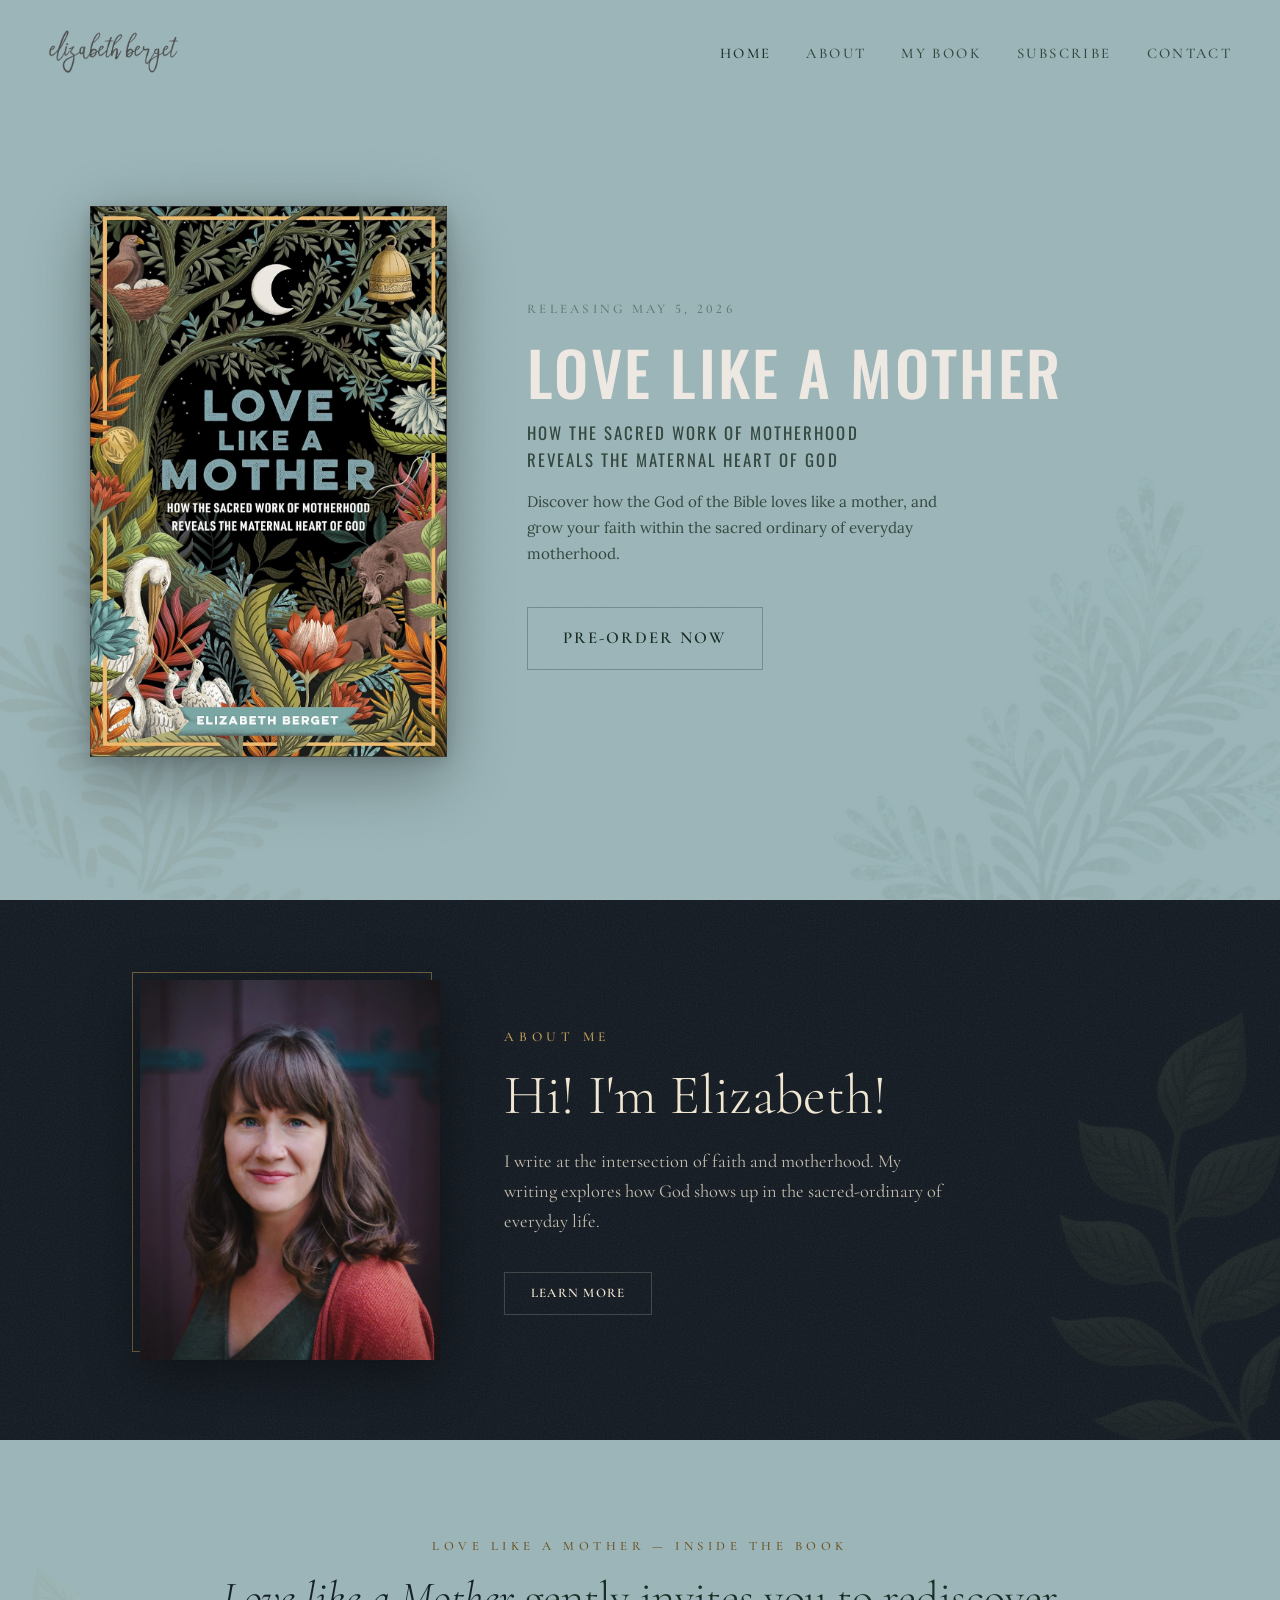
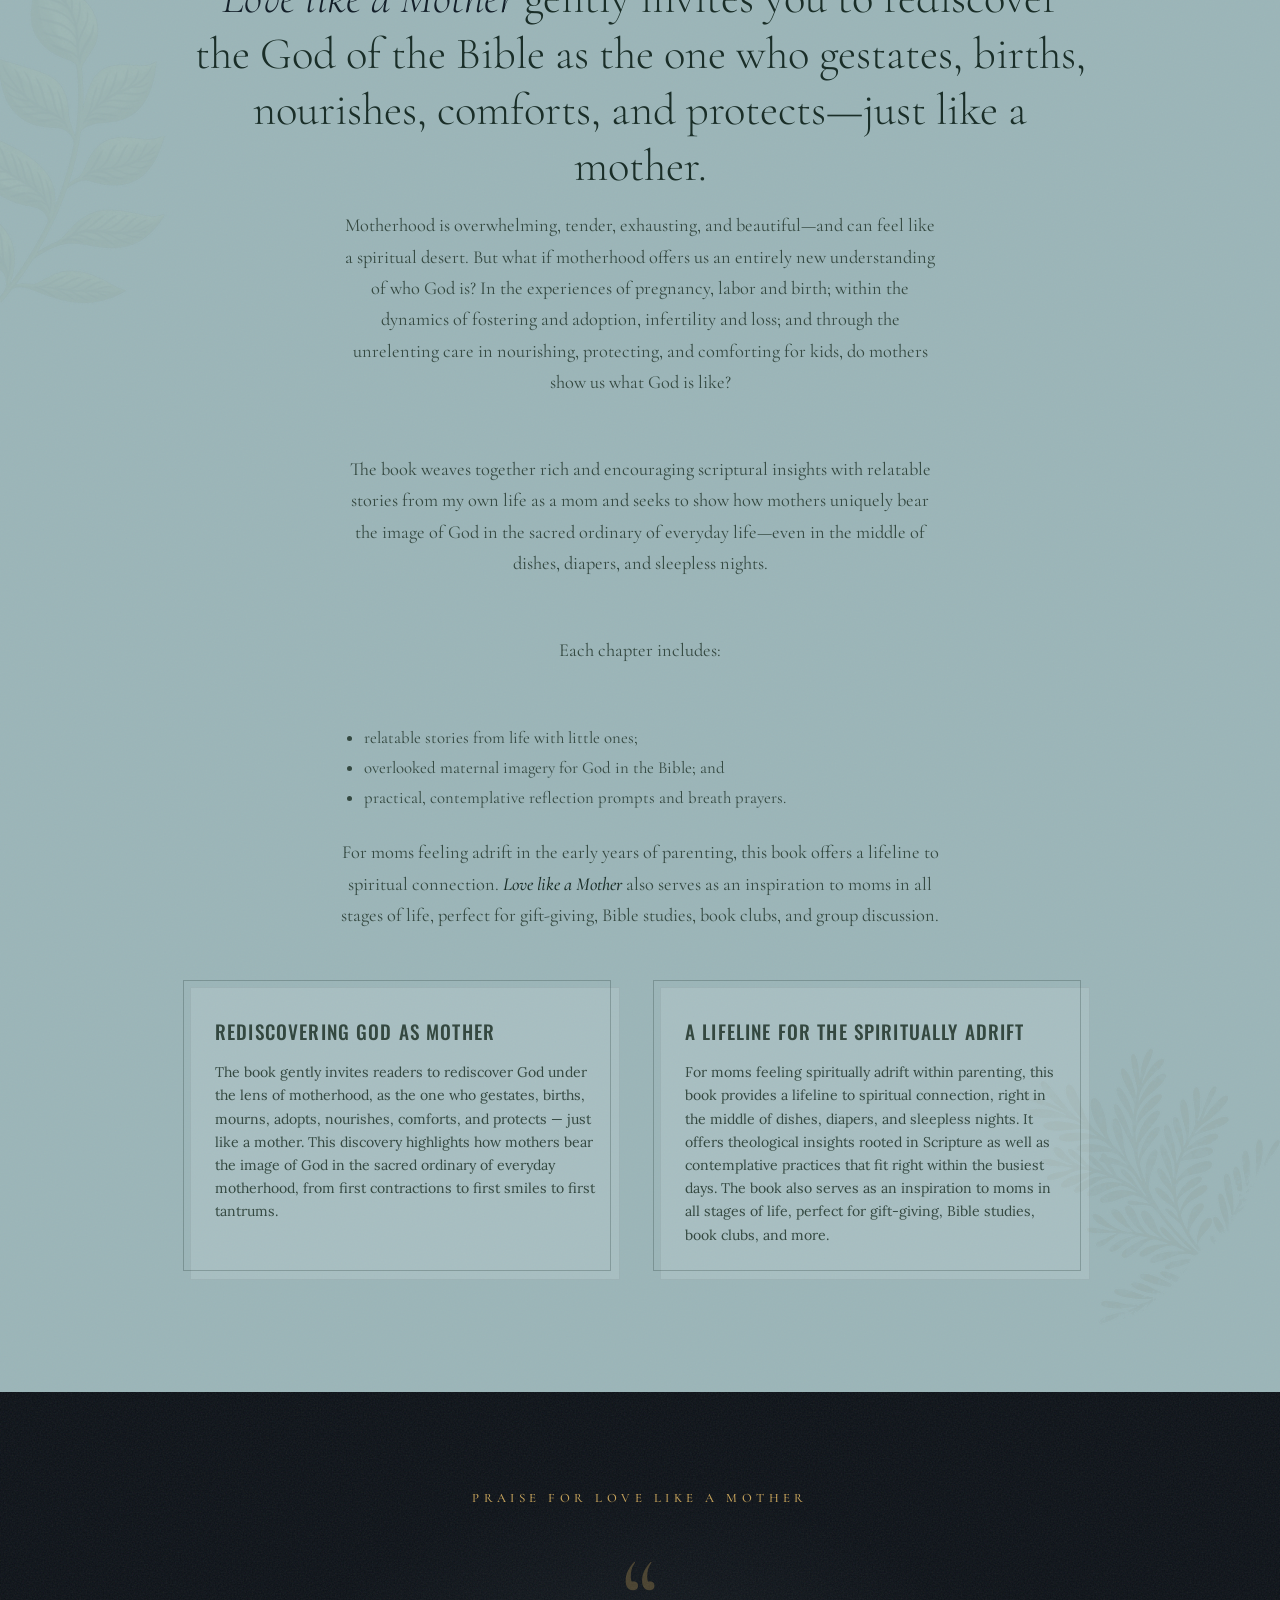
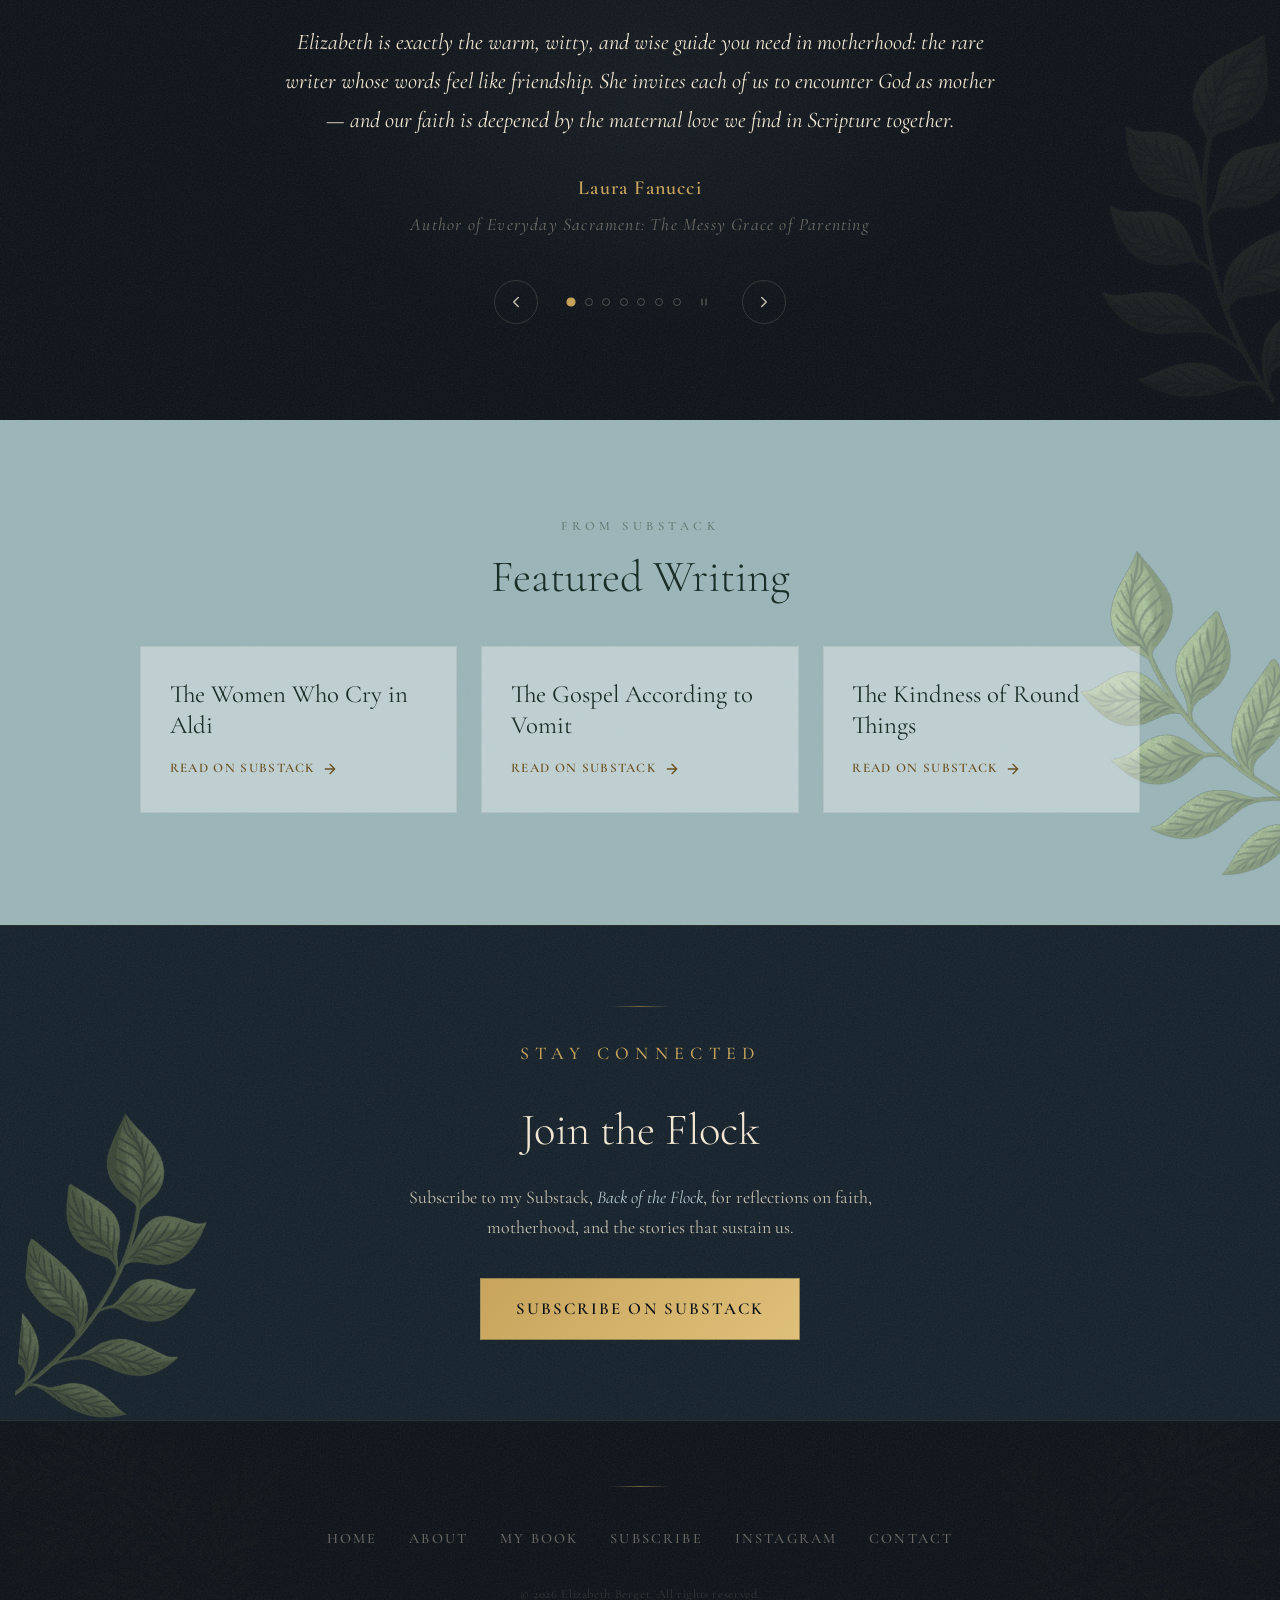
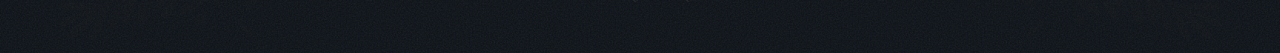
==== index.html @ 7a522098 "Fix pre-order anchor scroll on smaller screens, remove Press Kit from footers Co-Authored-By: Claude" ====
<!DOCTYPE html>
<html lang="en">
<head>
<meta charset="UTF-8">
<meta name="viewport" content="width=device-width, initial-scale=1.0">
<title>Elizabeth Berget — Author</title>
<meta name="description" content="Elizabeth Berget is a Christian writer exploring maternal imagery for God in the Bible. Her debut book Love Like a Mother releases May 5, 2026.">

<link href="https://fonts.googleapis.com/css2?family=Cormorant+Garamond:ital,wght@0,300;0,400;0,500;0,600;0,700;1,300;1,400;1,500;1,600&family=Lora:ital,wght@0,400;0,500;0,600;1,400;1,500&family=Oswald:wght@300;400;500;600&display=swap" rel="stylesheet">

<style>
  /* ===== ENCHANTED NIGHT GARDEN ===== */
  :root {
    --midnight: #0C1117;
    --midnight-warm: #111820;
    --midnight-blue: #14202A;
    --blue-mist: #9BB5B8;
    --blue-pale: #B5C9CB;
    --blue-cloud: #C2D1D3;
    --blue-deep: #7A9EA2;
    --blue-faint: rgba(155,181,184,0.10);
    --cream: #F0E6D2;
    --cream-soft: rgba(240,230,210,0.80);
    --cream-faint: rgba(240,230,210,0.40);
    --gold: #C8A45C;
    --gold-light: #DFC07A;
    --gold-dim: rgba(200,164,92,0.50);
    --gold-faint: rgba(200,164,92,0.12);
    --sage: #6A8E6B;
    --sage-soft: rgba(106,142,107,0.5);
    --olive: #4A6A3E;
    --coral: #C75B3F;
    --ink: #1A2E28;
    --ink-soft: #344840;
    --ink-faint: #607870;
    --gold-dark: #6B5020;
  }

  * { margin: 0; padding: 0; box-sizing: border-box; }
  html { scroll-behavior: smooth; overflow-x: hidden; }

  body {
    font-family: 'Lora', Georgia, serif;
    background: var(--midnight);
    color: var(--cream);
    line-height: 1.7;
    overflow-x: hidden;
  }

  body::before {
    content: '';
    position: fixed;
    inset: 0;
    z-index: 1;
    pointer-events: none;
    opacity: 0.025;
    background-image: url("data:image/svg+xml,%3Csvg viewBox='0 0 256 256' xmlns='http://www.w3.org/2000/svg'%3E%3Cfilter id='noise'%3E%3CfeTurbulence type='fractalNoise' baseFrequency='0.85' numOctaves='4' stitchTiles='stitch'/%3E%3C/filter%3E%3Crect width='100%25' height='100%25' filter='url(%23noise)' opacity='1'/%3E%3C/svg%3E");
    background-size: 256px 256px;
  }


  /* ===== FIREFLY CANVAS ===== */
  #fireflies {
    position: fixed;
    top: 0; left: 0;
    width: 100%; height: 100%;
    z-index: 0;
    pointer-events: none;
  }

  /* ===== ART SYSTEM ===== */
  .art { position: absolute; pointer-events: none; z-index: 1; }
  .art img { display: block; width: 100%; height: auto; }
  .art-leaf {
    position: absolute;
    pointer-events: none;
    z-index: 1;
    width: 220px;
    opacity: 0.12;
  }
  .art-leaf img { display: block; width: 100%; height: auto; }


  /* ===== NAVIGATION ===== */
  nav {
    position: fixed;
    top: 0; width: 100%; z-index: 100;
    padding: 1.6rem 3rem;
    display: flex; justify-content: flex-end; align-items: center; gap: 2.2rem;
    transition: all 0.5s ease;
  }
  /* Hero is light (blue-mist), so nav starts dark */
  nav a {
    font-family: 'Cormorant Garamond', serif;
    font-size: 0.92rem; font-weight: 500;
    letter-spacing: 0.16em; text-transform: uppercase;
    color: var(--ink-soft);
    text-decoration: none;
    transition: color 0.3s ease;
  }
  nav a:hover, nav a.active { color: var(--ink); }
  .nav-toggle { display: none; }
  .nav-toggle span { background: var(--ink); }
  .nav-logo { margin-right: auto; }
  .nav-logo img { height: 48px; width: auto; filter: brightness(0) invert(0.3); }
  nav.scrolled .nav-logo img { filter: brightness(0) invert(0.9); }
  nav.scrolled {
    background: rgba(12,17,23,0.92);
    backdrop-filter: blur(14px);
    -webkit-backdrop-filter: blur(14px);
    border-bottom: 1px solid var(--gold-faint);
  }
  nav.scrolled a { color: var(--cream-soft); }
  nav.scrolled a:hover, nav.scrolled a.active { color: var(--cream); }
  nav.scrolled .nav-toggle span { background: var(--cream); }

  /* ===== MOBILE NAV ===== */
  @media (max-width: 768px) {
    nav {
      flex-direction: column; align-items: stretch; padding: 0;
      background: rgba(12,17,23,0.97) !important;
      backdrop-filter: blur(14px); -webkit-backdrop-filter: blur(14px); gap: 0;
    }
    .nav-logo { position: absolute; left: 1.2rem; top: 12px; }
    .nav-logo img { height: 22px !important; filter: brightness(0) invert(0.9) !important; }
    .nav-toggle {
      display: block !important; position: absolute; right: 1.2rem; top: 10px;
      background: none !important; border: none !important; border-radius: 0 !important;
      -webkit-appearance: none; appearance: none;
      padding: 0.5rem;
    }
    .nav-toggle span {
      display: block; width: 24px; height: 2px;
      background: var(--cream) !important; margin: 5px 0;
    }
    nav a {
      display: none; width: 100%; text-align: center; padding: 0.9rem 1rem;
      font-size: 1rem; letter-spacing: 0.2em;
      color: var(--cream-soft) !important; border-bottom: 1px solid rgba(155,181,184,0.06);
    }
    nav a:hover, nav a.active { color: var(--cream) !important; }
    nav.open a { display: block; }
    nav.open .nav-logo { display: block; position: absolute; left: 1.2rem; top: 12px; width: auto; text-align: left; border-bottom: none; padding: 0; }
    nav a:last-of-type { border-bottom: none; }
    nav::before { content: ''; display: block; height: 53px; }
  }

  /* ===== GOLD DIVIDER ===== */
  .gold-rule {
    width: 60px; height: 1px;
    background: linear-gradient(90deg, transparent, var(--gold-dim), transparent);
    margin: 0 auto;
  }


  /* ===== BUTTONS ===== */
  .btn-primary {
    display: inline-flex; align-items: center; gap: 0.6rem;
    font-family: 'Cormorant Garamond', serif;
    font-size: 1.05rem; font-weight: 600;
    letter-spacing: 0.12em; text-transform: uppercase;
    color: var(--ink);
    background: transparent;
    border: 1px solid rgba(26,46,40,0.3);
    padding: 1rem 2.2rem; text-decoration: none;
    cursor: pointer;
    transition: all 0.4s cubic-bezier(0.16, 1, 0.3, 1);
    position: relative; overflow: hidden;
  }
  .btn-primary::before {
    content: '';
    position: absolute;
    bottom: 0; left: 0; right: 0;
    height: 3px;
    background: var(--ink);
    transform: scaleX(0);
    transform-origin: center;
    transition: transform 0.4s cubic-bezier(0.16, 1, 0.3, 1);
  }
  .btn-primary:hover::before { transform: scaleX(1); }
  .btn-primary:hover {
    transform: translateY(-4px);
    border-color: var(--ink);
    box-shadow: 0 12px 30px rgba(0,0,0,0.1);
  }
  .btn-primary span { position: relative; z-index: 1; }

  /* On dark backgrounds */
  .on-dark .btn-primary {
    background: linear-gradient(135deg, var(--gold) 0%, var(--gold-light) 100%);
    color: var(--midnight);
  }
  .on-dark .btn-primary:hover {
    box-shadow: 0 8px 30px rgba(200,164,92,0.25);
  }

  .btn-secondary {
    display: inline-flex; align-items: center;
    font-family: 'Cormorant Garamond', serif;
    font-size: 1.05rem; font-weight: 600;
    letter-spacing: 0.12em; text-transform: uppercase;
    color: var(--ink);
    background: transparent;
    padding: 1rem 2.2rem; text-decoration: none;
    border: 1px solid var(--ink-faint);
    cursor: pointer; transition: all 0.3s ease;
  }
  .btn-secondary:hover {
    border-color: var(--ink);
    color: var(--ink);
    background: rgba(26,46,40,0.05);
  }
  .on-dark .btn-secondary {
    color: var(--cream);
    border-color: rgba(240,230,210,0.2);
  }
  .on-dark .btn-secondary:hover {
    border-color: var(--gold);
    color: var(--gold);
    background: rgba(200,164,92,0.08);
  }


  /* ===== SECTION HELPERS ===== */
  .section-label {
    font-family: 'Cormorant Garamond', serif;
    font-size: 0.8rem; font-weight: 500;
    letter-spacing: 0.35em; text-transform: uppercase;
    color: var(--ink-faint);
    text-align: center; margin-bottom: 0.8rem;
  }
  .section-title {
    font-family: 'Cormorant Garamond', serif;
    font-size: 2.8rem; font-weight: 300;
    text-align: center; color: var(--ink);
    margin-bottom: 3rem; line-height: 1.25;
  }
  .on-dark .section-label { color: var(--gold); }
  .on-dark .section-title { color: var(--cream); }


  /* ========================================
     HERO — Dusty blue, book as jewel
     ======================================== */
  .hero {
    position: relative;
    min-height: 100vh;
    display: flex; align-items: center; justify-content: center;
    padding: 9rem 2rem 5rem;
    z-index: 2;
    overflow: hidden;
    background: var(--blue-mist);
  }

  .hero-inner {
    display: flex; align-items: center; gap: 5rem;
    max-width: 1100px; width: 100%;
    position: relative; z-index: 5;
  }

  .book-cover-wrap {
    flex-shrink: 0;
    opacity: 0;
    animation: bookReveal 1.2s cubic-bezier(0.16, 1, 0.3, 1) 0.2s forwards;
  }
  @keyframes bookReveal {
    from { opacity: 0; transform: translateY(40px) scale(0.96); }
    to { opacity: 1; transform: translateY(0) scale(1); }
  }

  .book-cover {
    width: 357px; height: auto; display: block;
    box-shadow:
      0 4px 15px rgba(0,0,0,0.15),
      0 25px 60px rgba(0,0,0,0.25),
      0 0 60px rgba(12,17,23,0.1);
  }

  .hero-text { flex: 1; position: relative; z-index: 5; }

  .hero-eyebrow {
    font-family: 'Cormorant Garamond', serif;
    font-size: 0.82rem; font-weight: 500;
    letter-spacing: 0.3em; text-transform: uppercase;
    color: var(--gold-dark);
    margin-bottom: 1.2rem;
    opacity: 0; animation: fadeUp 0.8s ease 0.5s forwards;
  }

  .hero-title {
    font-family: 'Oswald', sans-serif;
    font-size: 3.8rem; font-weight: 500;
    line-height: 1.05; color: #eee8e3;
    margin-bottom: 1rem;
    white-space: nowrap;
    text-transform: uppercase;
    letter-spacing: 0.04em;
    opacity: 0; animation: fadeUp 0.8s ease 0.7s forwards;
  }
  .hero-title em {
    font-style: italic;
    color: var(--midnight-blue);
    font-weight: 400;
  }

  .hero-subtitle {
    font-family: 'Oswald', sans-serif;
    font-size: 1.05rem; font-weight: 400;
    color: var(--ink-soft); line-height: 1.6;
    letter-spacing: 0.12em; text-transform: uppercase;
    margin-bottom: 1rem; max-width: 480px;
    opacity: 0; animation: fadeUp 0.8s ease 0.9s forwards;
  }
  .hero-desc {
    font-family: 'Lora', Georgia, serif;
    font-size: 0.95rem; font-weight: 400;
    color: var(--ink-soft); line-height: 1.7;
    margin-bottom: 2.5rem; max-width: 440px;
    opacity: 0; animation: fadeUp 0.8s ease 1.0s forwards;
  }

  .hero-meta {
    display: flex; align-items: center; gap: 1.2rem;
    margin-bottom: 2.5rem;
    opacity: 0; animation: fadeUp 0.8s ease 1.2s forwards;
  }
  .release-badge {
    display: inline-flex; align-items: center; gap: 0.5rem;
    font-family: 'Cormorant Garamond', serif;
    font-size: 0.82rem; font-weight: 500; letter-spacing: 0.25em;
    text-transform: uppercase;
    font-feature-settings: 'lnum';
    color: var(--ink-faint);
    background: none;
    border: none;
    padding: 0;
    margin-bottom: 1.2rem;
    opacity: 0; animation: fadeUp 0.8s ease 0.5s forwards;
  }
  .release-badge svg { width: 14px; height: 14px; fill: var(--ink-faint); }

  .hero-cta {
    display: flex; gap: 1rem;
    opacity: 0; animation: fadeUp 0.8s ease 1.3s forwards;
  }


  /* ========================================
     ELIZABETH — midnight (dark)
     ======================================== */
  .author-section {
    position: relative; z-index: 2;
    overflow: hidden;
    background: var(--midnight-warm);
    padding: 5rem 2rem;
  }

  .author-inner {
    display: flex; align-items: center; gap: 4rem;
    max-width: 1000px; margin: 0 auto;
  }

  .author-photo-side {
    flex: 0 0 300px; position: relative; z-index: 5;
  }
  .author-photo-side img {
    width: 300px; height: 380px;
    object-fit: cover; object-position: center 20%;
    display: block; border: none;
    box-shadow: 0 15px 50px rgba(0,0,0,0.4);
    position: relative; z-index: 2;
  }
  .author-photo-side::after {
    content: '';
    position: absolute;
    top: -8px; left: -8px; right: 8px; bottom: 8px;
    border: 1px solid rgba(200,164,92,0.5);
    z-index: 1; pointer-events: none;
  }

  .author-text-side {
    flex: 1; display: flex; flex-direction: column; justify-content: center;
    position: relative; z-index: 5;
  }

  .author-name {
    font-family: 'Cormorant Garamond', serif;
    font-size: 0.85rem; font-weight: 500;
    letter-spacing: 0.35em; text-transform: uppercase;
    color: var(--gold);
    margin-bottom: 1rem;
  }
  .author-title {
    font-family: 'Cormorant Garamond', serif;
    font-size: 3.5rem; font-weight: 300;
    line-height: 1.12; color: var(--cream);
    margin-bottom: 1.2rem;
  }
  .author-title em { font-style: italic; color: var(--blue-mist); font-weight: 400; }

  .author-tagline {
    font-family: 'Cormorant Garamond', serif;
    font-size: 1.15rem; font-weight: 400;
    color: var(--cream-soft);
    line-height: 1.65; margin-bottom: 2.2rem; max-width: 440px;
  }


  /* ========================================
     INSIDE THE BOOK — blue mist (light)
     ======================================== */
  .book-themes {
    position: relative; z-index: 2;
    padding: 6rem 2rem 7rem;
    overflow: hidden;
    background: var(--blue-mist);
  }

  .book-themes-inner {
    max-width: 900px; margin: 0 auto;
    position: relative; z-index: 5;
  }

  .book-themes .section-label { color: var(--gold-dark); }
  .book-themes .section-title { color: var(--ink); }

  .themes-intro {
    font-family: 'Cormorant Garamond', serif;
    font-size: 1.15rem; font-weight: 400;
    color: var(--ink-soft);
    line-height: 1.7; text-align: center;
    max-width: 600px; margin: 0 auto 3.5rem;
  }
  .themes-intro em { color: var(--ink); font-weight: 500; }

  .themes-grid {
    display: grid;
    grid-template-columns: repeat(2, 1fr);
    gap: 2.5rem;
    max-width: 900px;
    margin: 0 auto;
  }

  .theme-item {
    padding: 2rem 1.5rem; text-align: left;
    border: 1px solid rgba(26,46,40,0.08);
    background: rgba(255,255,255,0.12);
    transition: all 0.4s ease;
    position: relative;
  }
  .theme-item::after {
    content: '';
    position: absolute;
    top: -8px; left: -8px; right: 8px; bottom: 8px;
    border: 1px solid rgba(26,46,40,0.25);
    pointer-events: none;
    z-index: -1;
  }
  .theme-item:hover {
    border-color: rgba(200,164,92,0.25);
    background: rgba(255,255,255,0.18);
  }

  .theme-number {
    font-family: 'Cormorant Garamond', serif;
    font-size: 0.72rem; font-weight: 500;
    letter-spacing: 0.25em;
    color: var(--gold-dark);
    display: block; margin-bottom: 1.2rem;
  }

  .theme-title {
    font-family: 'Oswald', sans-serif;
    font-size: 1.2rem; font-weight: 500;
    color: var(--ink-soft);
    line-height: 1.3; margin-bottom: 1rem;
    text-transform: uppercase;
    letter-spacing: 0.06em;
  }

  .theme-desc {
    font-size: 0.88rem;
    color: var(--ink-soft);
    line-height: 1.65;
  }


  /* ========================================
     ENDORSEMENT SLIDER — midnight (dark)
     ======================================== */
  .endorsement {
    position: relative; z-index: 2;
    padding: 6rem 2rem; text-align: center;
    overflow: hidden;
    background: var(--midnight);
  }

  .endorsement::before {
    content: '';
    position: absolute;
    top: 50%; left: 50%;
    transform: translate(-50%, -50%);
    width: 700px; height: 450px;
    background: radial-gradient(ellipse at center, rgba(155,181,184,0.06) 0%, transparent 70%);
    pointer-events: none;
  }

  .endorsement-slider {
    max-width: 720px; margin: 0 auto;
    position: relative; z-index: 5;
  }

  .endorsement-track { position: relative; min-height: 280px; }

  .endorsement-slide {
    position: absolute; top: 0; left: 0; right: 0;
    opacity: 0; transform: translateY(12px);
    transition: opacity 0.7s ease, transform 0.7s ease;
    pointer-events: none;
  }
  .endorsement-slide.active {
    opacity: 1; transform: translateY(0);
    pointer-events: auto; position: relative;
  }

  .quote-mark {
    font-family: 'Cormorant Garamond', serif;
    font-size: 7rem; line-height: 1;
    color: var(--gold); opacity: 0.3;
    display: block; margin-bottom: -2rem;
  }
  .endorsement blockquote {
    font-family: 'Cormorant Garamond', serif;
    font-size: 1.4rem; font-weight: 400;
    font-style: italic; line-height: 1.75;
    color: var(--cream);
  }
  .endorsement cite {
    display: block;
    font-family: 'Cormorant Garamond', serif;
    font-size: 1.25rem; font-weight: 600;
    font-style: normal; letter-spacing: 0.06em;
    color: var(--gold); margin-top: 2rem;
  }
  .endorsement cite em {
    display: block; font-style: italic;
    color: var(--cream-faint);
    font-weight: 400; font-size: 1.1rem; margin-top: 0.3rem;
  }

  .slider-controls {
    display: flex; align-items: center; justify-content: center;
    gap: 1.8rem; margin-top: 2.5rem;
  }
  .slider-arrow {
    background: none;
    border: 1px solid rgba(240,230,210,0.15);
    width: 44px; height: 44px;
    display: flex; align-items: center; justify-content: center;
    cursor: pointer; transition: all 0.3s ease; border-radius: 50%;
  }
  .slider-arrow:hover {
    border-color: var(--gold);
    background: rgba(200,164,92,0.06);
  }
  .slider-arrow svg {
    width: 18px; height: 18px;
    stroke: var(--cream-soft);
    transition: stroke 0.3s ease;
  }
  .slider-arrow:hover svg { stroke: var(--gold); }

  .slider-dots { display: flex; gap: 0.6rem; align-items: center; }
  .slider-dot {
    width: 8px; height: 8px; border-radius: 50%;
    border: 1px solid rgba(240,230,210,0.25);
    background: transparent; cursor: pointer;
    transition: all 0.3s ease; padding: 0;
  }
  .slider-dot.active {
    background: var(--gold);
    border-color: var(--gold);
    transform: scale(1.15);
  }
  .slider-dot:hover:not(.active) {
    border-color: var(--cream-soft);
    background: rgba(240,230,210,0.15);
  }
  .slider-pause {
    width: 18px; height: 18px;
    background: none; border: none; cursor: pointer;
    color: rgba(240,230,210,0.2);
    padding: 0; margin-left: 0.3rem;
    transition: color 0.3s ease;
    display: flex; align-items: center; justify-content: center;
  }
  .slider-pause:hover { color: rgba(240,230,210,0.5); }
  .slider-pause svg { width: 12px; height: 12px; }


  /* ========================================
     FEATURED WRITING — blue mist (light)
     ======================================== */
  .featured-posts {
    position: relative; z-index: 2;
    padding: 6rem 2rem 7rem;
    overflow: hidden;
    background: var(--blue-mist);
  }

  .featured-posts .section-label { color: var(--ink-faint); }
  .featured-posts .section-title { color: var(--ink); }

  .featured-posts-inner {
    max-width: 1000px; margin: 0 auto;
    position: relative; z-index: 5;
  }

  .posts-grid {
    display: grid;
    grid-template-columns: repeat(3, 1fr);
    gap: 1.5rem;
  }

  .post-card {
    display: flex; flex-direction: column;
    text-decoration: none;
    padding: 2rem 1.8rem;
    border: 1px solid rgba(26,46,40,0.08);
    background: rgba(255,255,255,0.35);
    transition: all 0.4s ease;
    position: relative; overflow: hidden;
  }
  .post-card:hover {
    border-color: var(--gold);
    transform: translateY(-4px);
    box-shadow: 0 12px 35px rgba(12,17,23,0.12);
    background: rgba(255,255,255,0.50);
  }

  .post-card-number {
    font-family: 'Cormorant Garamond', serif;
    font-size: 0.75rem; font-weight: 500;
    letter-spacing: 0.15em;
    color: var(--gold-dark);
    margin-bottom: 1rem;
  }
  .post-card-title {
    font-family: 'Cormorant Garamond', serif;
    font-size: 1.55rem; font-weight: 400;
    color: var(--ink);
    line-height: 1.25; margin-bottom: 1rem;
    transition: color 0.3s ease;
  }
  .post-card:hover .post-card-title { color: var(--midnight-blue); }

  .post-card-excerpt {
    font-size: 0.88rem;
    color: var(--ink-soft);
    line-height: 1.65;
    margin-bottom: 1.5rem; flex: 1;
  }
  .post-card-link {
    font-family: 'Cormorant Garamond', serif;
    font-size: 0.82rem; font-weight: 600;
    letter-spacing: 0.1em; text-transform: uppercase;
    color: var(--gold-dark);
    display: inline-flex; align-items: center; gap: 0.4rem;
    transition: color 0.3s ease;
  }
  .post-card:hover .post-card-link { color: var(--ink); }
  .post-card-link svg { transition: transform 0.3s ease; }
  .post-card:hover .post-card-link svg { transform: translateX(3px); }


  /* ========================================
     SUBSCRIBE — midnight-blue (dark)
     ======================================== */
  .subscribe-strip {
    position: relative; z-index: 2;
    padding: 5rem 2rem; text-align: center;
    overflow: hidden;
    background: var(--midnight-blue);
    border-top: 1px solid var(--gold-faint);
    border-bottom: 1px solid var(--gold-faint);
  }
  .subscribe-strip .section-label { color: var(--gold); }
  .subscribe-strip .section-title { color: var(--cream); }
  .subscribe-strip p {
    font-family: 'Cormorant Garamond', serif;
    font-size: 1.12rem; color: var(--cream-soft);
    max-width: 480px; margin: 0 auto 2.2rem; line-height: 1.65;
  }
  .subscribe-strip em { color: var(--blue-pale); }
  .subscribe-strip .btn-primary {
    background: linear-gradient(135deg, var(--gold) 0%, var(--gold-light) 100%);
    color: var(--midnight);
  }
  .subscribe-strip .btn-primary:hover {
    box-shadow: 0 8px 30px rgba(200,164,92,0.25);
  }


  /* ========================================
     FOOTER
     ======================================== */
  footer {
    position: relative; z-index: 2;
    padding: 4rem 2rem 3rem;
    text-align: center; overflow: hidden;
    background: var(--midnight);
    border-top: 1px solid rgba(155,181,184,0.06);
  }
  .footer-links {
    display: flex; justify-content: center; gap: 2rem;
    margin-bottom: 2rem; flex-wrap: wrap;
  }
  .footer-links a {
    font-family: 'Cormorant Garamond', serif;
    font-size: 0.9rem; font-weight: 500;
    letter-spacing: 0.15em; text-transform: uppercase;
    color: var(--cream-faint); text-decoration: none;
    transition: color 0.3s ease;
  }
  .footer-links a:hover { color: var(--gold); }
  .footer-copy {
    font-size: 0.78rem; color: rgba(240,230,210,0.15);
    font-family: 'Cormorant Garamond', serif; letter-spacing: 0.05em;
  }


  /* ===== DARK SECTION NOISE TEXTURE ===== */
  /* Light sections — very faint grain */
  .hero::after,
  .book-themes::after,
  .featured-posts::after {
    content: '';
    position: absolute;
    inset: 0;
    z-index: 3;
    pointer-events: none;
    opacity: 0.04;
    background-image: url("data:image/svg+xml,%3Csvg viewBox='0 0 512 512' xmlns='http://www.w3.org/2000/svg'%3E%3Cfilter id='n'%3E%3CfeTurbulence type='fractalNoise' baseFrequency='0.65' numOctaves='4' stitchTiles='stitch'/%3E%3C/filter%3E%3Crect width='100%25' height='100%25' filter='url(%23n)' opacity='1'/%3E%3C/svg%3E");
    background-size: 512px 512px;
  }

  /* Dark sections — matte paper grain */
  .author-section::after,
  .endorsement::after,
  .subscribe-strip::after,
  footer::after {
    content: '';
    position: absolute;
    inset: 0;
    z-index: 3;
    pointer-events: none;
    opacity: 0.09;
    background-image: url("data:image/svg+xml,%3Csvg viewBox='0 0 512 512' xmlns='http://www.w3.org/2000/svg'%3E%3Cfilter id='n'%3E%3CfeTurbulence type='fractalNoise' baseFrequency='0.65' numOctaves='4' stitchTiles='stitch'/%3E%3C/filter%3E%3Crect width='100%25' height='100%25' filter='url(%23n)' opacity='1'/%3E%3C/svg%3E");
    background-size: 512px 512px;
  }


  /* ===== ANIMATIONS ===== */
  @keyframes fadeUp {
    from { opacity: 0; transform: translateY(24px); }
    to { opacity: 1; transform: translateY(0); }
  }
  .reveal {
    opacity: 0; transform: translateY(28px);
    transition: opacity 0.9s ease, transform 0.9s ease;
  }
  .reveal.visible { opacity: 1; transform: translateY(0); }
  .reveal-d1 { transition-delay: 0.12s; }
  .reveal-d2 { transition-delay: 0.24s; }
  .reveal-d3 { transition-delay: 0.36s; }


  /* ===== RESPONSIVE ===== */
  @media (max-width: 1000px) {
    .author-inner { flex-direction: column; align-items: center; text-align: center; }
    .author-photo-side { flex: none; }
    .author-text-side { align-items: center; }
    .author-text-side .btn-secondary { align-self: center !important; }
    .author-tagline { max-width: 520px; }
  }

  @media (max-width: 900px) {
    .hero { padding: 6rem 2rem 4rem; }
    .hero-inner { flex-direction: column; text-align: center; gap: 3rem; }
    .book-cover { width: 289px; }
    .hero-title { font-size: 3.6rem; white-space: normal; }
    .hero-subtitle { max-width: 100%; margin-left: auto; margin-right: auto; }
    .hero-desc { max-width: 100%; margin-left: auto; margin-right: auto; }
    .hero-meta { justify-content: center; }
    .hero-cta { justify-content: center; flex-wrap: wrap; }
    .author-title { font-size: 2.8rem; }
    .section-title { font-size: 2.3rem; }
    .posts-grid { grid-template-columns: 1fr; max-width: 480px; margin: 0 auto; }
    .themes-grid { grid-template-columns: 1fr; max-width: 480px; margin: 0 auto; }
    .art-hero-fern-l { display: none; }
    .art-hero-fern-r { width: 450px; }
  }

  @media (max-width: 600px) {
    .hero { padding: 5rem 1.5rem 3rem; min-height: auto; }
    .book-cover { width: 238px; }
    .hero-title { font-size: 2.6rem; white-space: normal; }
    .hero-subtitle { font-size: 1.05rem; }
    .author-title { font-size: 2.4rem; }
    .author-text-side { padding: 0; }
    .endorsement { padding: 4rem 1.5rem; }
    .endorsement blockquote { font-size: 1.15rem; }
    .endorsement-track { min-height: 320px; }
    .featured-posts { padding: 4rem 1.5rem 5rem; }
    .art-endorsement-leaf, .art-themes-leaf-r { display: none; }
  }
</style>
</head>
<body>

<canvas id="fireflies"></canvas>


<!-- ===== H E R O (dusty blue) ===== -->
<section class="hero">
  <!-- Botanical accents -->
  <div class="art" style="right: -5%; bottom: -8%; width: 525px; opacity: 0.10; transform: rotate(-10deg);">
    <img src="images/art/blue-fern.png" alt="">
  </div>
  <div class="art art-hero-fern-l" style="left: -6%; bottom: -10%; width: 410px; opacity: 0.07; transform: scaleX(-1) rotate(5deg);">
    <img src="images/art/olive-fern.png" alt="">
  </div>

  <div class="hero-inner">
    <div class="book-cover-wrap">
      <img src="images/book-cover-hires.jpg" alt="Love Like a Mother — Book Cover" class="book-cover">
    </div>
    <div class="hero-text">
      <div class="release-badge">Releasing May 5, 2026</div>
      <h1 class="hero-title">Love like a Mother</h1>
      <p class="hero-subtitle">How the Sacred Work of Motherhood<br>Reveals the Maternal Heart of God</p>
      <p class="hero-desc">Discover how the God of the Bible loves like a mother, and grow your faith within the sacred ordinary of everyday motherhood.</p>
      <div class="hero-cta">
        <a href="book.html#preorder" class="btn-primary"><span>Pre-Order Now</span></a>
      </div>
    </div>
  </div>
</section>


<!-- ===== E L I Z A B E T H (midnight dark) ===== -->
<section class="author-section on-dark" id="about-elizabeth">
  <!-- Botanical accent -->
  <div class="art-leaf" style="right: -2%; bottom: -5%; width: 260px; opacity: 0.08; transform: rotate(15deg);">
    <img src="images/art/green-leaf.png" alt="">
  </div>

  <div class="author-inner">
    <div class="author-photo-side">
      <img src="images/about.webp" alt="Elizabeth Berget">
    </div>
    <div class="author-text-side reveal">
      <p class="author-name">About Me</p>
      <h2 class="author-title">Hi! I'm Elizabeth!</h2>
      <p class="author-tagline">I write at the intersection of faith and motherhood. My writing explores how God shows up in the sacred-ordinary of everyday life.</p>
      <a href="about.html" class="btn-secondary" style="padding: 0.6rem 1.6rem; font-size: 0.82rem; letter-spacing: 0.1em; align-self: flex-start;">Learn More</a>
    </div>
  </div>
</section>


<!-- ===== I N S I D E  T H E  B O O K (blue mist light) ===== -->
<section class="book-themes">
  <!-- Botanical accents -->
  <div class="art-leaf" style="left: -2%; top: 8%; width: 200px; opacity: 0.07; transform: scaleX(-1) rotate(10deg);">
    <img src="images/art/green-leaf.png" alt="">
  </div>
  <div class="art-leaf art-themes-leaf-r" style="right: -1%; bottom: 5%; width: 240px; opacity: 0.06; transform: rotate(-20deg);">
    <img src="images/art/olive-fern.png" alt="">
  </div>

  <div class="book-themes-inner">
    <p class="section-label reveal">Love Like a Mother — Inside the Book</p>
    <h2 class="section-title reveal reveal-d1" style="margin-bottom:1rem;"><em style="color:var(--midnight-blue); font-style:italic;">Love like a Mother</em> gently invites you to rediscover the God of the Bible as the one who gestates, births, nourishes, comforts, and protects&mdash;just like a mother.</h2>
    <p class="themes-intro reveal reveal-d2">Motherhood is overwhelming, tender, exhausting, and beautiful&mdash;and can feel like a spiritual desert. But what if motherhood offers us an entirely new understanding of who God is? In the experiences of pregnancy, labor and birth; within the dynamics of fostering and adoption, infertility and loss; and through the unrelenting care in nourishing, protecting, and comforting for kids, do mothers show us what God is like?</p>
    <p class="themes-intro reveal reveal-d2">The book weaves together rich and encouraging scriptural insights with relatable stories from my own life as a mom and seeks to show how mothers uniquely bear the image of God in the sacred ordinary of everyday life&mdash;even in the middle of dishes, diapers, and sleepless nights.</p>
    <p class="themes-intro reveal reveal-d2">Each chapter includes:</p>
    <ul class="themes-intro reveal reveal-d2" style="max-width:600px; margin:0 auto 1.5rem; text-align:left; font-size:1.05rem; color:var(--ink-soft); line-height:1.8; list-style:disc; padding-left:1.5rem;">
      <li>relatable stories from life with little ones;</li>
      <li>overlooked maternal imagery for God in the Bible; and</li>
      <li>practical, contemplative reflection prompts and breath prayers.</li>
    </ul>
    <p class="themes-intro reveal reveal-d2">For moms feeling adrift in the early years of parenting, this book offers a lifeline to spiritual connection. <em>Love like a Mother</em> also serves as an inspiration to moms in all stages of life, perfect for gift-giving, Bible studies, book clubs, and group discussion.</p>
    <div class="themes-grid">
      <div class="theme-item reveal reveal-d1">
        <h3 class="theme-title">Rediscovering God as Mother</h3>
        <p class="theme-desc">The book gently invites readers to rediscover God under the lens of motherhood, as the one who gestates, births, mourns, adopts, nourishes, comforts, and protects — just like a mother. This discovery highlights how mothers bear the image of God in the sacred ordinary of everyday motherhood, from first contractions to first smiles to first tantrums.</p>
      </div>
      <div class="theme-item reveal reveal-d2">
        <h3 class="theme-title">A Lifeline for the Spiritually Adrift</h3>
        <p class="theme-desc">For moms feeling spiritually adrift within parenting, this book provides a lifeline to spiritual connection, right in the middle of dishes, diapers, and sleepless nights. It offers theological insights rooted in Scripture as well as contemplative practices that fit right within the busiest days. The book also serves as an inspiration to moms in all stages of life, perfect for gift-giving, Bible studies, book clubs, and more.</p>
      </div>
    </div>
  </div>
</section>


<!-- ===== E N D O R S E M E N T S (midnight dark) ===== -->
<section class="endorsement on-dark">
  <!-- Botanical accent -->
  <div class="art-leaf art-endorsement-leaf" style="right: -3%; bottom: 0; width: 220px; opacity: 0.08; transform: rotate(15deg);">
    <img src="images/art/green-leaf.png" alt="">
  </div>

  <div class="endorsement-slider reveal">
    <p class="section-label" style="margin-bottom: 2rem;">Praise for Love Like a Mother</p>

    <div class="endorsement-track">
      <div class="endorsement-slide active">
        <span class="quote-mark">&ldquo;</span>
        <blockquote>
          Elizabeth is exactly the warm, witty, and wise guide you need in motherhood: the rare writer whose words feel like friendship. She invites each of us to encounter God as mother — and our faith is deepened by the maternal love we find in Scripture together.
        </blockquote>
        <cite>
          Laura Fanucci
          <em>Author of Everyday Sacrament: The Messy Grace of Parenting</em>
        </cite>
      </div>

      <div class="endorsement-slide">
        <span class="quote-mark">&ldquo;</span>
        <blockquote style="font-size: 1.6rem;">
          This will be a balm for new and experienced moms alike.
        </blockquote>
        <cite>
          Publishers Weekly
        </cite>
      </div>

      <div class="endorsement-slide">
        <span class="quote-mark">&ldquo;</span>
        <blockquote>
          Where has this book been all my life? I don't say this lightly: Elizabeth Berget has unlocked a profound new framework for viewing the love of God. I want to get this book into the hands of every mother I know.
        </blockquote>
        <cite>
          Ashlee Gadd
          <em>Author of Create Anyway; Founder of Coffee + Crumbs</em>
        </cite>
      </div>

      <div class="endorsement-slide">
        <span class="quote-mark">&ldquo;</span>
        <blockquote>
          I believe we all benefit from seeing God beyond exclusively masculine imagery, and <em style="font-style: italic;">Love Like a Mother</em> is an excellent guide. A gift for anyone who wants to know God better.
        </blockquote>
        <cite>
          Meredith Miller
          <em>Pastor; Author of Woven: Nurturing a Faith Your Kid Doesn't Have to Heal From</em>
        </cite>
      </div>

      <div class="endorsement-slide">
        <span class="quote-mark">&ldquo;</span>
        <blockquote>
          A visceral, moving, and profoundly insightful book. I found myself nourished and seen; my heart expanded with love for my children, for other mothers, and for God.
        </blockquote>
        <cite>
          Chine McDonald
          <em>Writer, Broadcaster, Director of Theos; Author of Unmaking Mary: Shattering the Myth of Perfect Motherhood</em>
        </cite>
      </div>

      <div class="endorsement-slide">
        <span class="quote-mark">&ldquo;</span>
        <blockquote>
          Elizabeth Berget writes with wisdom and honesty, turning our eyes to the heart of God with a depth that invites all readers to see divine love in new and tender ways. This book is a gift.
        </blockquote>
        <cite>
          Tanner Olson
          <em>Author of Getting Through What You&rsquo;re Going Through</em>
        </cite>
      </div>

      <div class="endorsement-slide">
        <span class="quote-mark">&ldquo;</span>
        <blockquote>
          This book reignited my holy imagination and helped me connect my evolving identity with a never-changing God. Seeing God in the mother and the mother in God changes everything. What we do as mothers matters, and Elizabeth gets it.
        </blockquote>
        <cite>
          Mary Van Geffen
          <em>Author of Parenting a Spicy One</em>
        </cite>
      </div>
    </div>

    <div class="slider-controls">
      <button class="slider-arrow slider-prev" aria-label="Previous testimonial">
        <svg viewBox="0 0 24 24" fill="none" stroke="currentColor" stroke-width="2" stroke-linecap="round" stroke-linejoin="round"><path d="M15 18l-6-6 6-6"/></svg>
      </button>
      <div class="slider-dots">
        <button class="slider-dot active" aria-label="Testimonial 1"></button>
        <button class="slider-dot" aria-label="Testimonial 2"></button>
        <button class="slider-dot" aria-label="Testimonial 3"></button>
        <button class="slider-dot" aria-label="Testimonial 4"></button>
        <button class="slider-dot" aria-label="Testimonial 5"></button>
        <button class="slider-dot" aria-label="Testimonial 6"></button>
        <button class="slider-dot" aria-label="Testimonial 7"></button>
        <button class="slider-pause" aria-label="Pause slideshow">
          <svg class="pause-icon" viewBox="0 0 24 24" fill="currentColor" width="10" height="10"><rect x="6" y="5" width="4" height="14" rx="1"/><rect x="14" y="5" width="4" height="14" rx="1"/></svg>
          <svg class="play-icon" viewBox="0 0 24 24" fill="currentColor" width="10" height="10" style="display:none;"><polygon points="6,4 20,12 6,20"/></svg>
        </button>
      </div>
      <button class="slider-arrow slider-next" aria-label="Next testimonial">
        <svg viewBox="0 0 24 24" fill="none" stroke="currentColor" stroke-width="2" stroke-linecap="round" stroke-linejoin="round"><path d="M9 18l6-6-6-6"/></svg>
      </button>
    </div>
  </div>
</section>


<!-- ===== F E A T U R E D  W R I T I N G (blue mist light) ===== -->
<section class="featured-posts">
  <div class="art-leaf" style="right: -1%; bottom: 5%; width: 200px; opacity: 0.5; transform: rotate(-20deg);">
    <img src="images/art/green-leaf.png" alt="">
  </div>

  <div class="featured-posts-inner">
    <p class="section-label reveal">From Substack</p>
    <h2 class="section-title reveal reveal-d1" style="margin-bottom: 2.5rem;">Featured Writing</h2>
    <div class="posts-grid">
      <a href="https://elizabethberget.substack.com/p/the-women-who-cry-in-aldi" target="_blank" class="post-card reveal reveal-d1">

        <h3 class="post-card-title">The Women Who Cry in Aldi</h3>
        <span class="post-card-link">Read on Substack <svg width="16" height="16" viewBox="0 0 24 24" fill="none" stroke="currentColor" stroke-width="2" stroke-linecap="round"><path d="M5 12h14M12 5l7 7-7 7"/></svg></span>
      </a>
      <a href="https://elizabethberget.substack.com/p/the-gospel-according-to-vomit" target="_blank" class="post-card reveal reveal-d2">

        <h3 class="post-card-title">The Gospel According to Vomit</h3>
        <span class="post-card-link">Read on Substack <svg width="16" height="16" viewBox="0 0 24 24" fill="none" stroke="currentColor" stroke-width="2" stroke-linecap="round"><path d="M5 12h14M12 5l7 7-7 7"/></svg></span>
      </a>
      <a href="https://elizabethberget.substack.com/p/the-kindness-of-round-things" target="_blank" class="post-card reveal reveal-d3">

        <h3 class="post-card-title">The Kindness of Round Things</h3>
        <span class="post-card-link">Read on Substack <svg width="16" height="16" viewBox="0 0 24 24" fill="none" stroke="currentColor" stroke-width="2" stroke-linecap="round"><path d="M5 12h14M12 5l7 7-7 7"/></svg></span>
      </a>
    </div>
  </div>
</section>


<!-- ===== S U B S C R I B E (dark) ===== -->
<section class="subscribe-strip">
  <!-- Botanical accent -->
  <div class="art-leaf" style="left: 2%; bottom: -3%; width: 180px; opacity: 0.4; transform: scaleX(-1) rotate(-5deg);">
    <img src="images/art/green-leaf.png" alt="">
  </div>

  <div class="reveal" style="position:relative; z-index:5;">
    <div class="gold-rule" style="margin-bottom: 2rem;"></div>
    <p class="section-label">Stay Connected</p>
    <h2 class="section-title" style="margin-bottom:1.5rem;">Join the Flock</h2>
    <p>Subscribe to my Substack, <em>Back of the Flock</em>, for reflections on faith, motherhood, and the stories that sustain us.</p>
    <a href="https://elizabethberget.substack.com" target="_blank" class="btn-primary"><span>Subscribe on Substack</span></a>
  </div>
</section>


<!-- ===== F O O T E R ===== -->
<footer>
  <!-- Botanical accents -->
  <div class="art" style="left: -2%; bottom: 0; width: 350px; opacity: 0.06; transform: rotate(12deg);">
    <img src="images/art/back-fern.png" alt="">
  </div>
  <div class="art" style="right: -2%; bottom: 0; width: 350px; opacity: 0.06; transform: scaleX(-1) rotate(12deg);">
    <img src="images/art/back-fern.png" alt="">
  </div>

  <div class="gold-rule" style="margin-bottom: 2.5rem;"></div>
  <div class="footer-links" style="position:relative; z-index:5;">
    <a href="index.html">Home</a>
    <a href="about.html">About</a>
    <a href="book.html">My Book</a>
    <a href="https://elizabethberget.substack.com" target="_blank">Subscribe</a>
    <a href="https://www.instagram.com/elizabeth_a_berget/" target="_blank">Instagram</a>
    <a href="contact.html">Contact</a>
  </div>
  <p class="footer-copy" style="position:relative; z-index:5;">&copy; 2026 Elizabeth Berget. All rights reserved.</p>
</footer>


<nav id="navbar">
  <a href="index.html" class="nav-logo"><img src="images/logo.png" alt="Elizabeth Berget"></a>
  <button class="nav-toggle" aria-label="Menu"><span></span><span></span><span></span></button>
  <a href="index.html" class="active">Home</a>
  <a href="about.html">About</a>
  <a href="book.html">My Book</a>
  <a href="https://elizabethberget.substack.com" target="_blank">Subscribe</a>
  <a href="contact.html">Contact</a>
</nav>

<script src="main.js"></script>

<script>
/* Testimonial slider */
(function() {
  const slides = document.querySelectorAll('.endorsement-slide');
  const dots = document.querySelectorAll('.slider-dot');
  const prevBtn = document.querySelector('.slider-prev');
  const nextBtn = document.querySelector('.slider-next');
  if (!slides.length) return;

  let current = 0;
  let autoTimer;

  function goTo(idx) {
    slides[current].classList.remove('active');
    dots[current].classList.remove('active');
    current = (idx + slides.length) % slides.length;
    slides[current].classList.add('active');
    dots[current].classList.add('active');
  }

  function startAuto() {
    autoTimer = setInterval(function() { goTo(current + 1); }, 10000);
  }
  function resetAuto() {
    clearInterval(autoTimer);
    startAuto();
  }

  var paused = false;
  var pauseBtn = document.querySelector('.slider-pause');
  var pauseIcon = pauseBtn.querySelector('.pause-icon');
  var playIcon = pauseBtn.querySelector('.play-icon');

  pauseBtn.addEventListener('click', function() {
    if (paused) {
      startAuto();
      pauseIcon.style.display = '';
      playIcon.style.display = 'none';
    } else {
      clearInterval(autoTimer);
      pauseIcon.style.display = 'none';
      playIcon.style.display = '';
    }
    paused = !paused;
  });

  prevBtn.addEventListener('click', function() { goTo(current - 1); if (!paused) resetAuto(); });
  nextBtn.addEventListener('click', function() { goTo(current + 1); if (!paused) resetAuto(); });
  dots.forEach(function(dot, i) {
    dot.addEventListener('click', function() { goTo(i); if (!paused) resetAuto(); });
  });

  startAuto();
})();
</script>
</body>
</html>
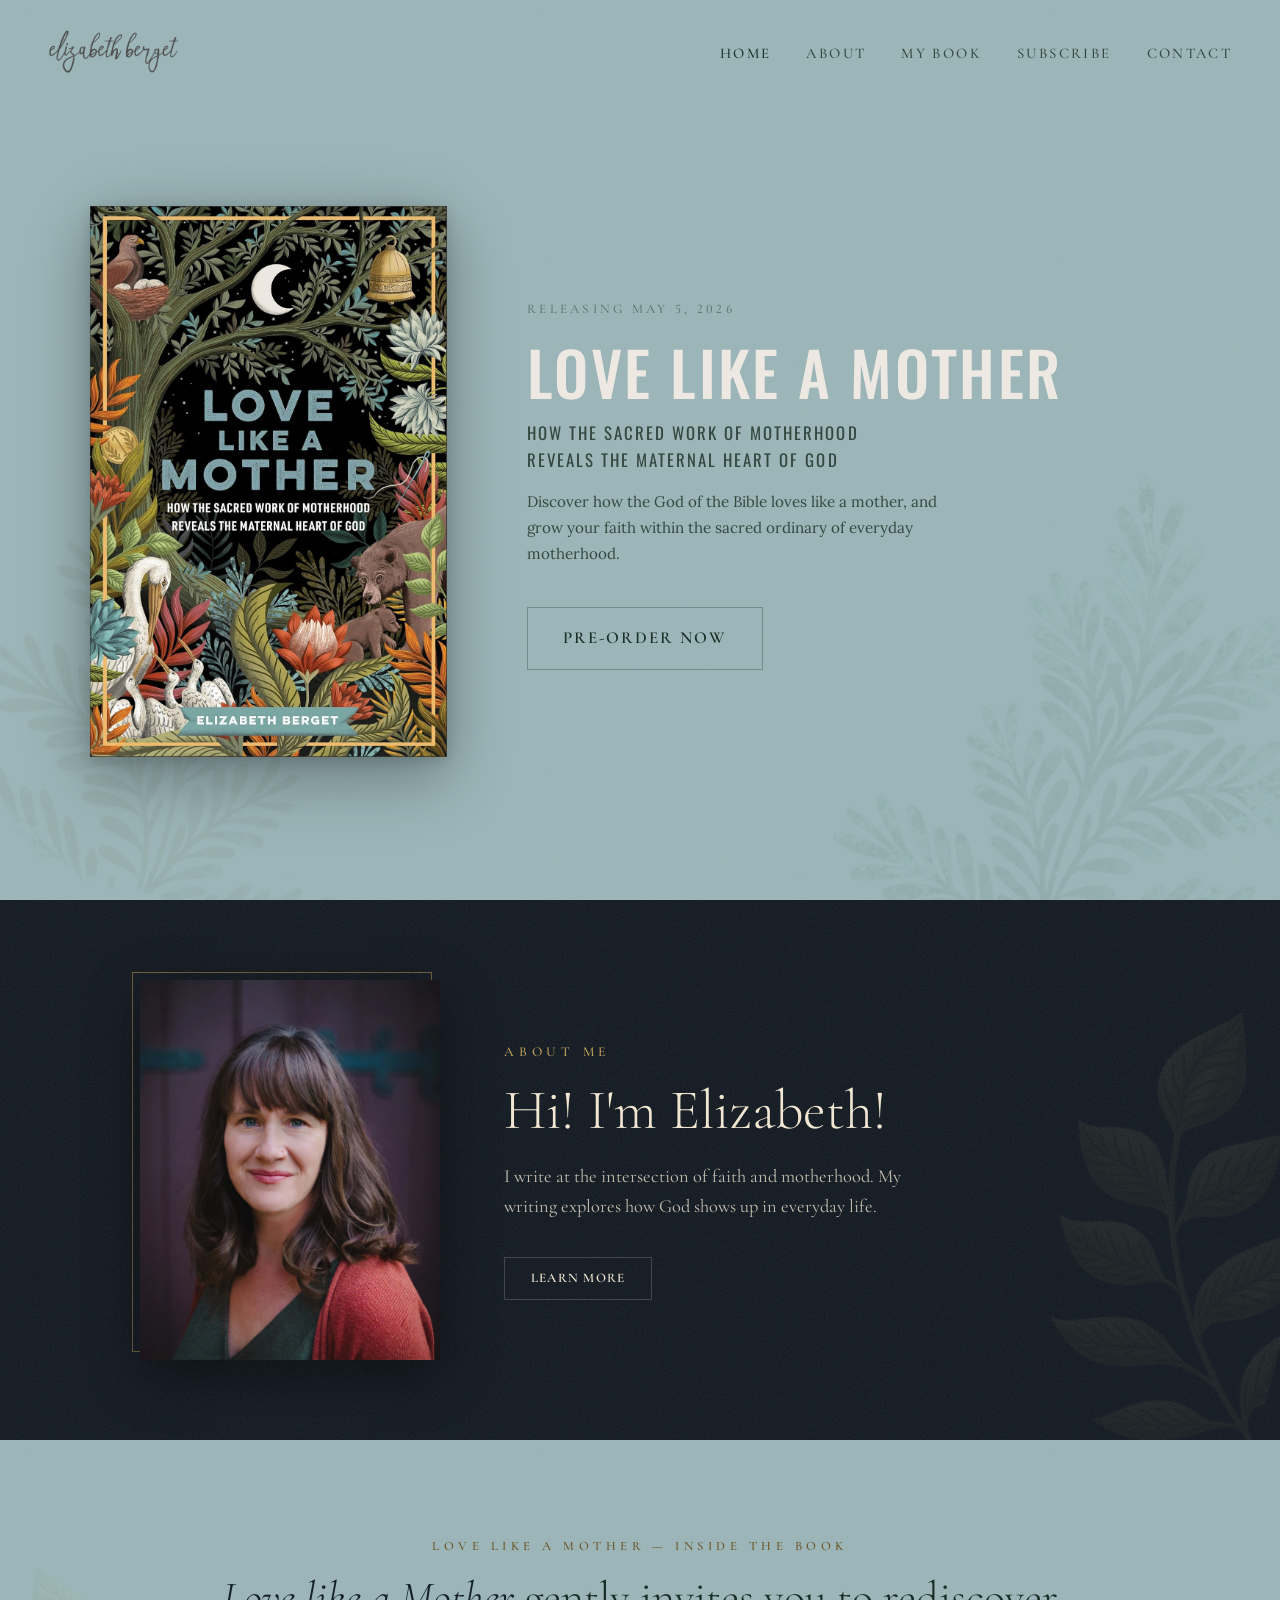
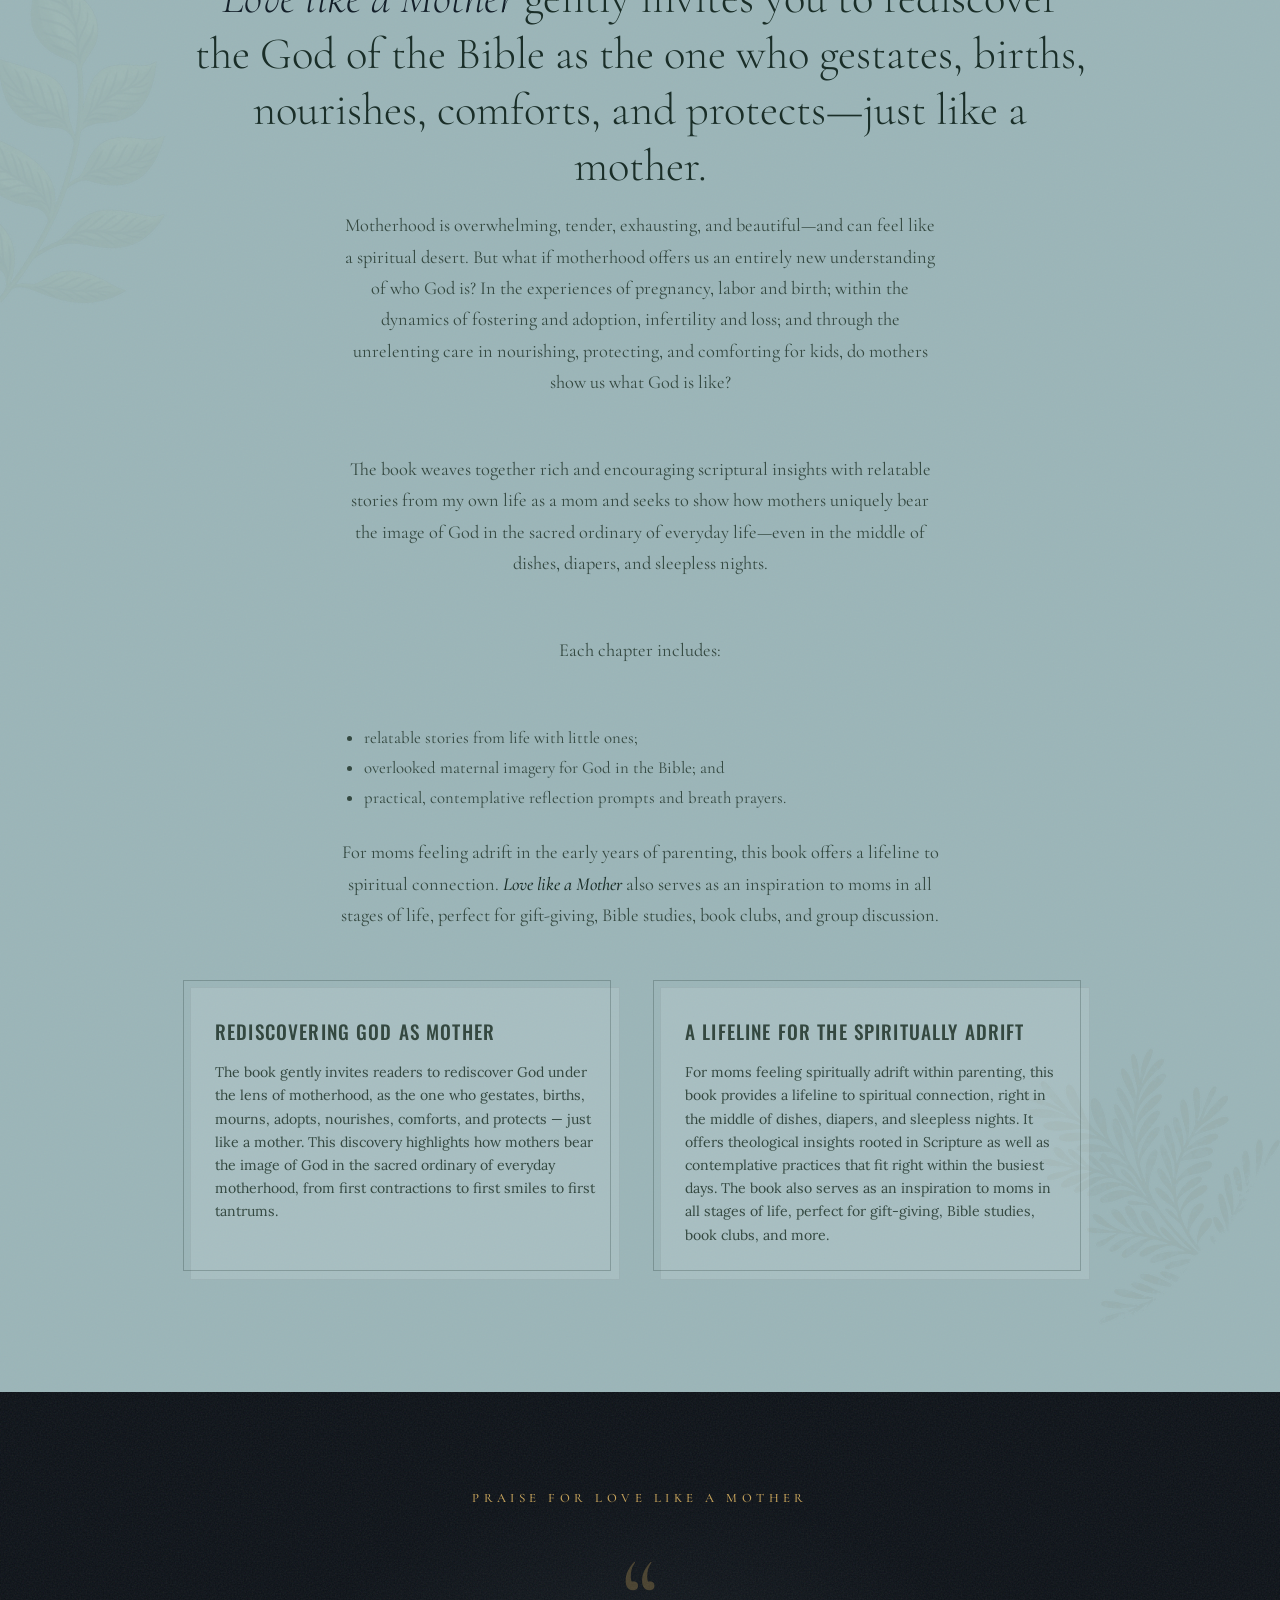
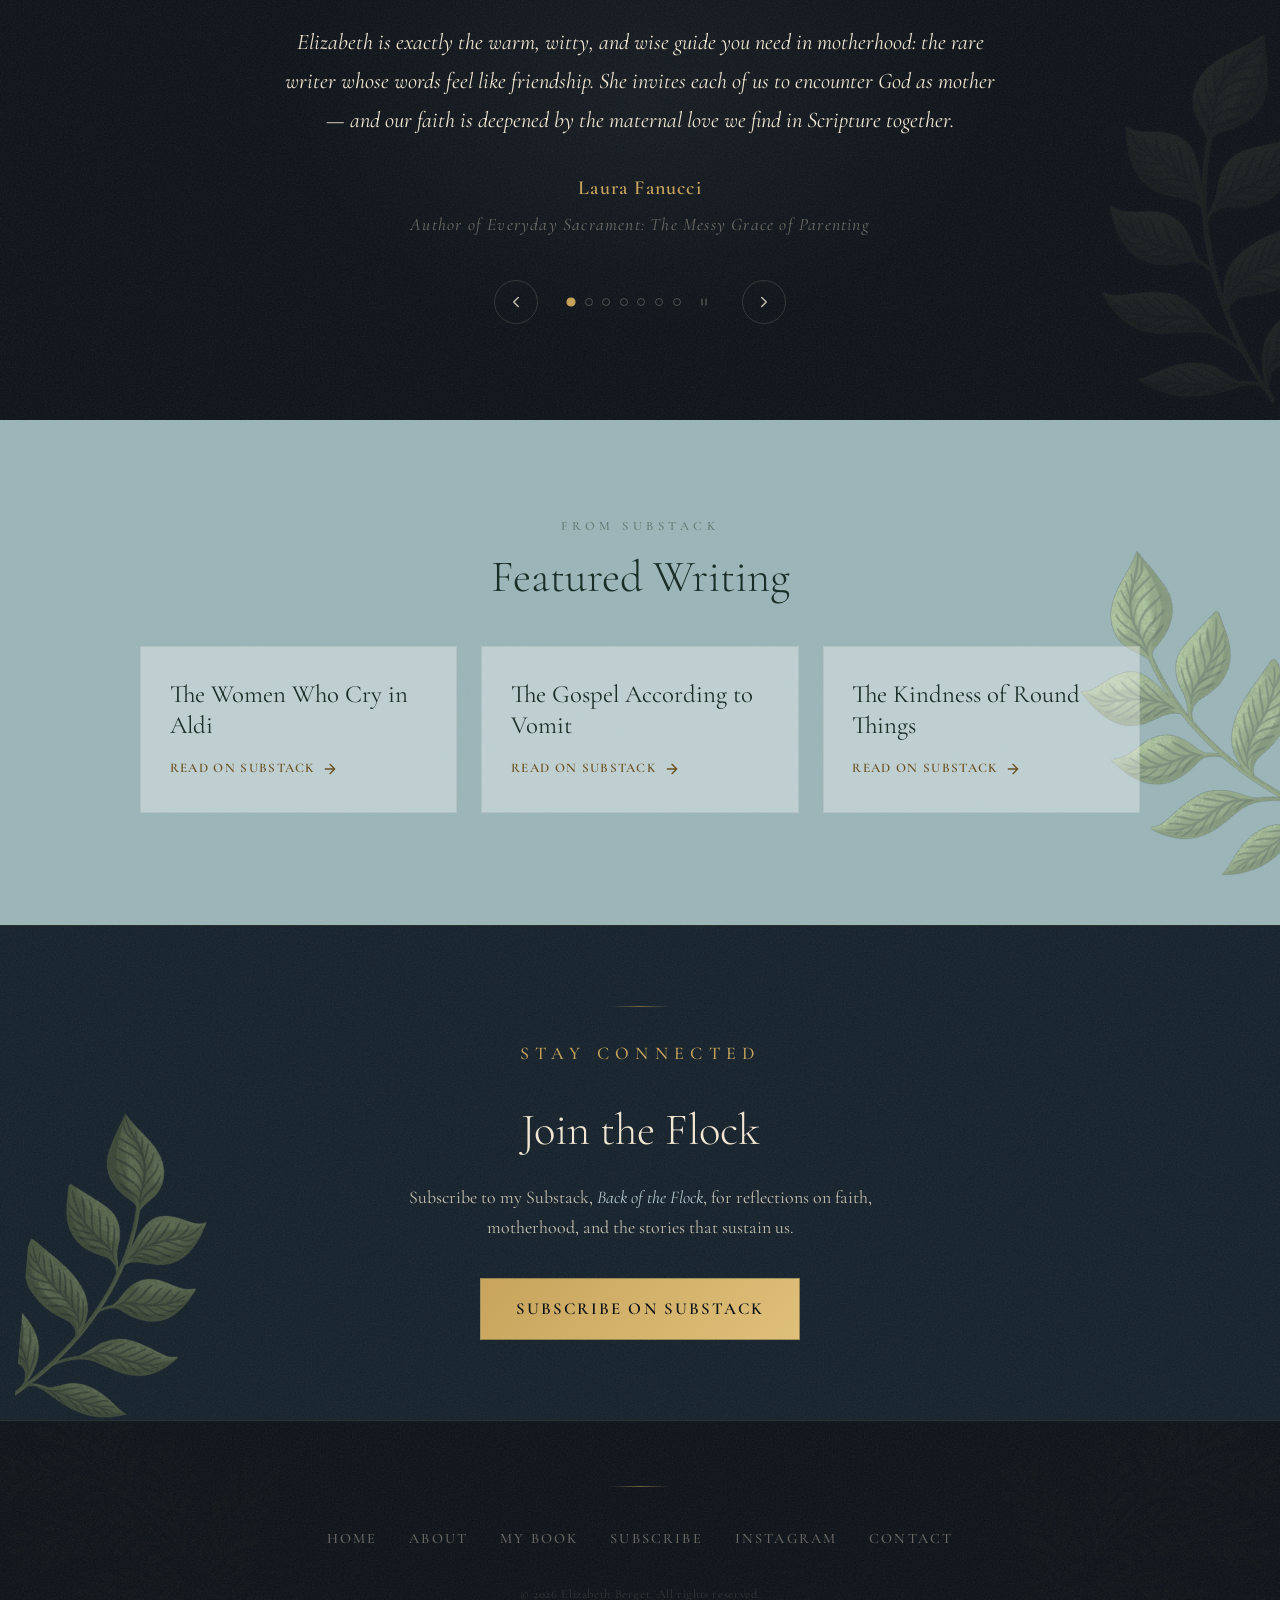
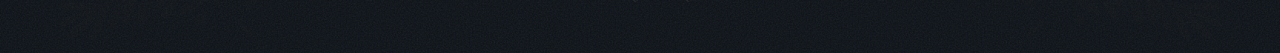
==== commit bfbc1657: "More aggressive pre-order scroll fix, update homepage tagline Co-Authored-By: Claude Opus 4.6 <norep" ====
--- a/index.html
+++ b/index.html
@@ -862,7 +862,7 @@
     <div class="author-text-side reveal">
       <p class="author-name">About Me</p>
       <h2 class="author-title">Hi! I'm Elizabeth!</h2>
-      <p class="author-tagline">I write at the intersection of faith and motherhood. My writing explores how God shows up in the sacred-ordinary of everyday life.</p>
+      <p class="author-tagline">I write at the intersection of faith and motherhood. My writing explores how God shows up in everyday life.</p>
       <a href="about.html" class="btn-secondary" style="padding: 0.6rem 1.6rem; font-size: 0.82rem; letter-spacing: 0.1em; align-self: flex-start;">Learn More</a>
     </div>
   </div>
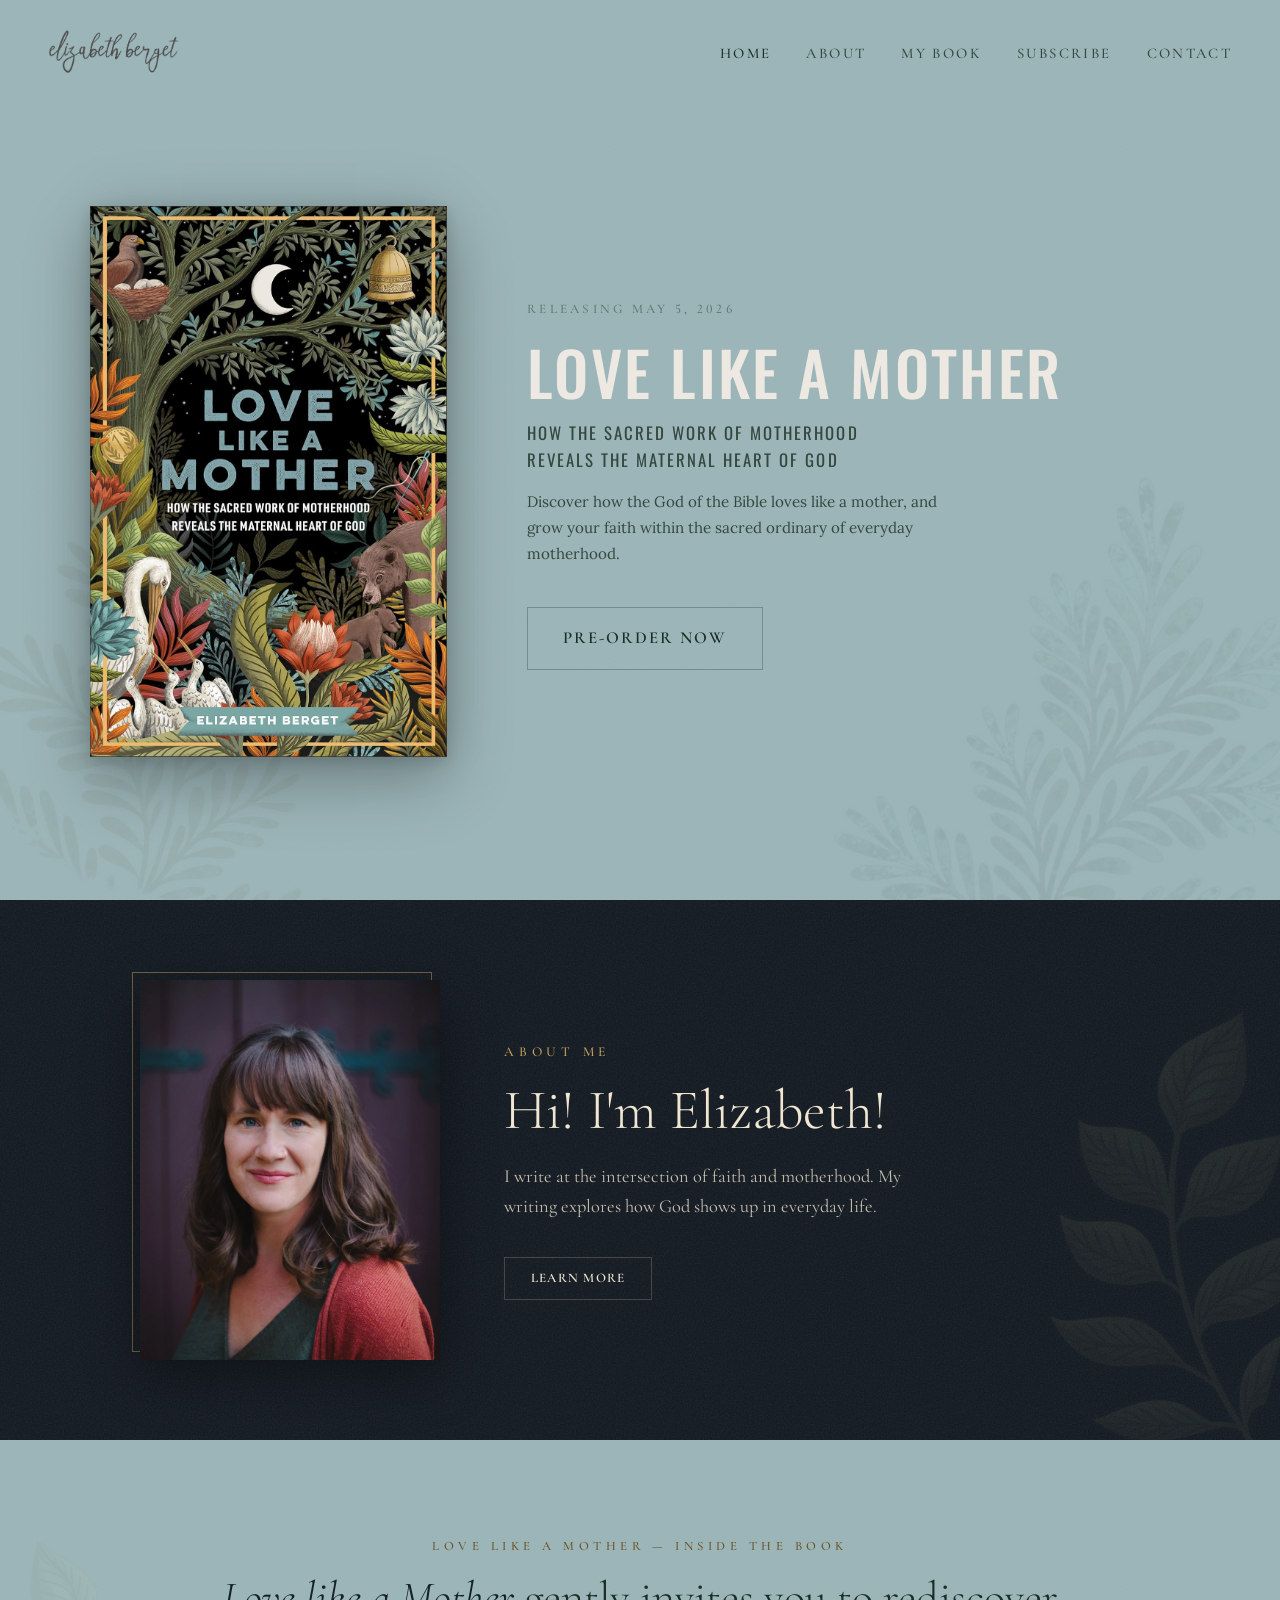
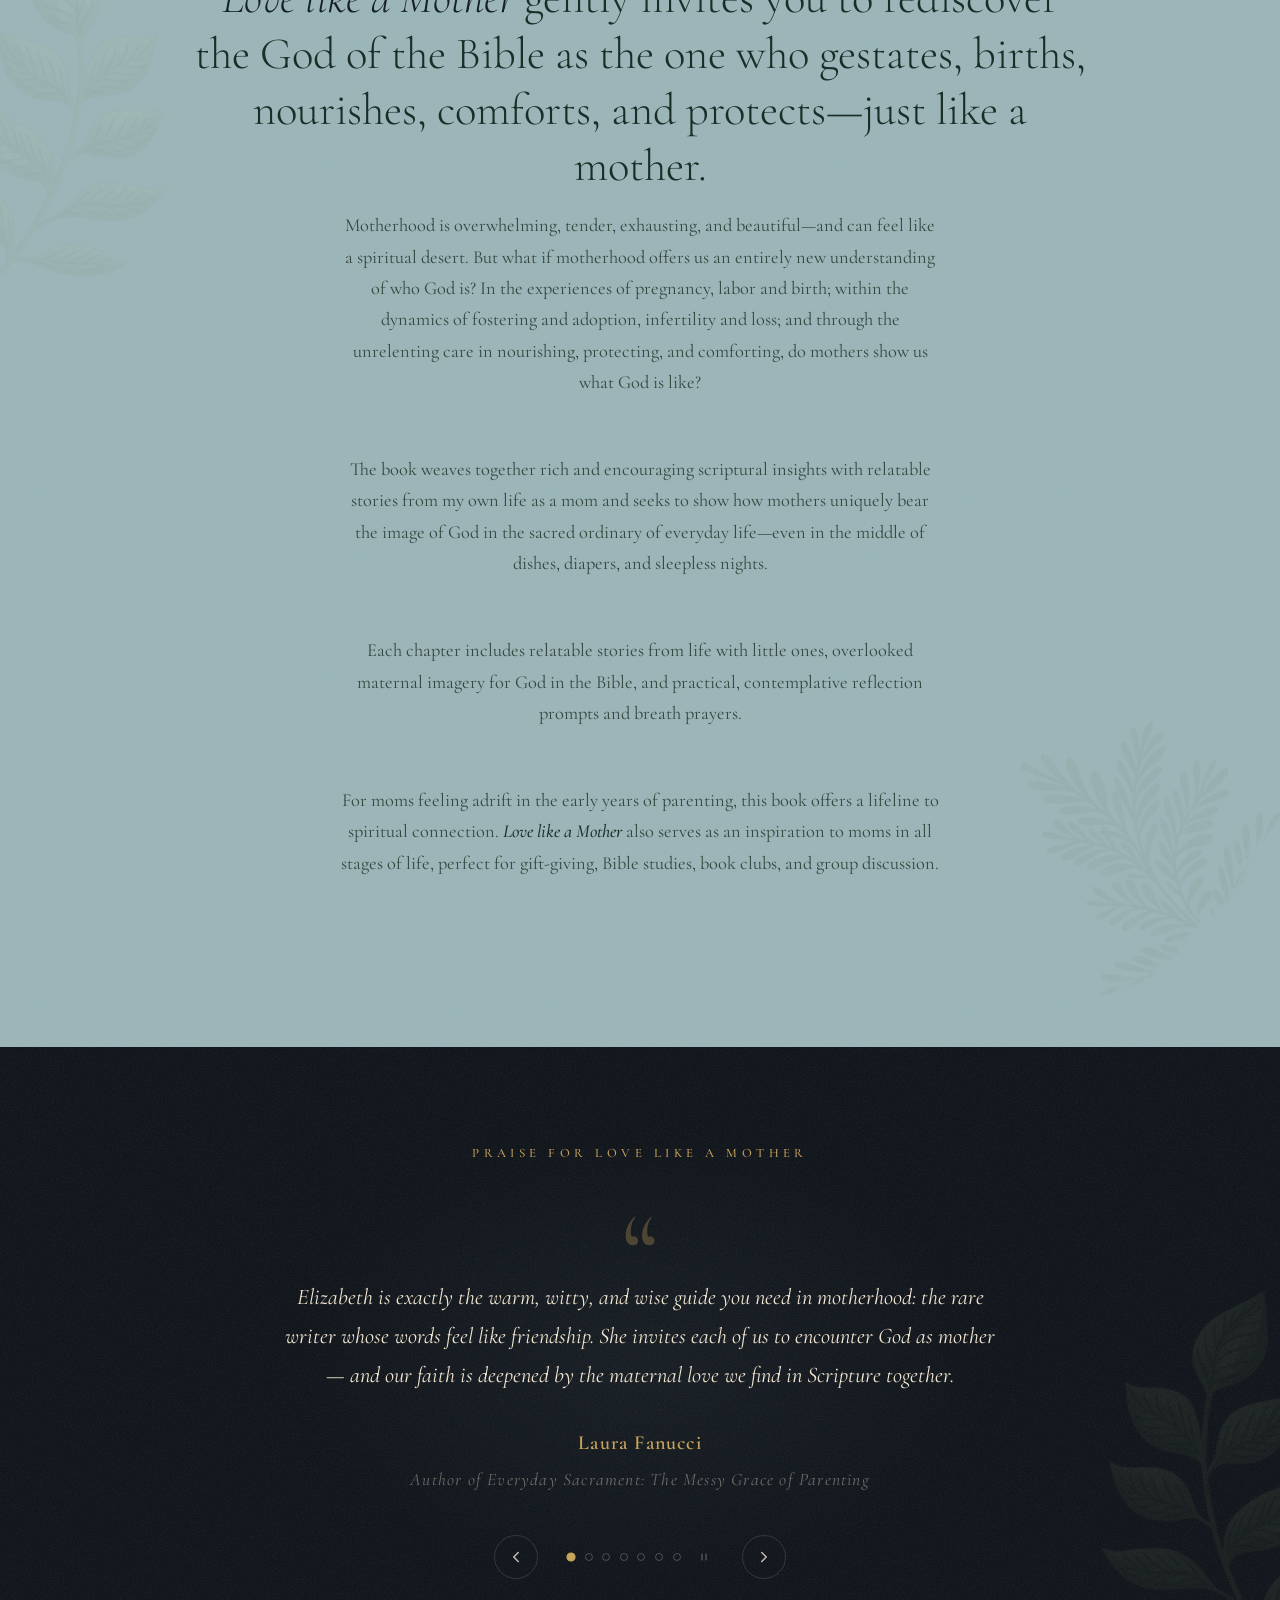
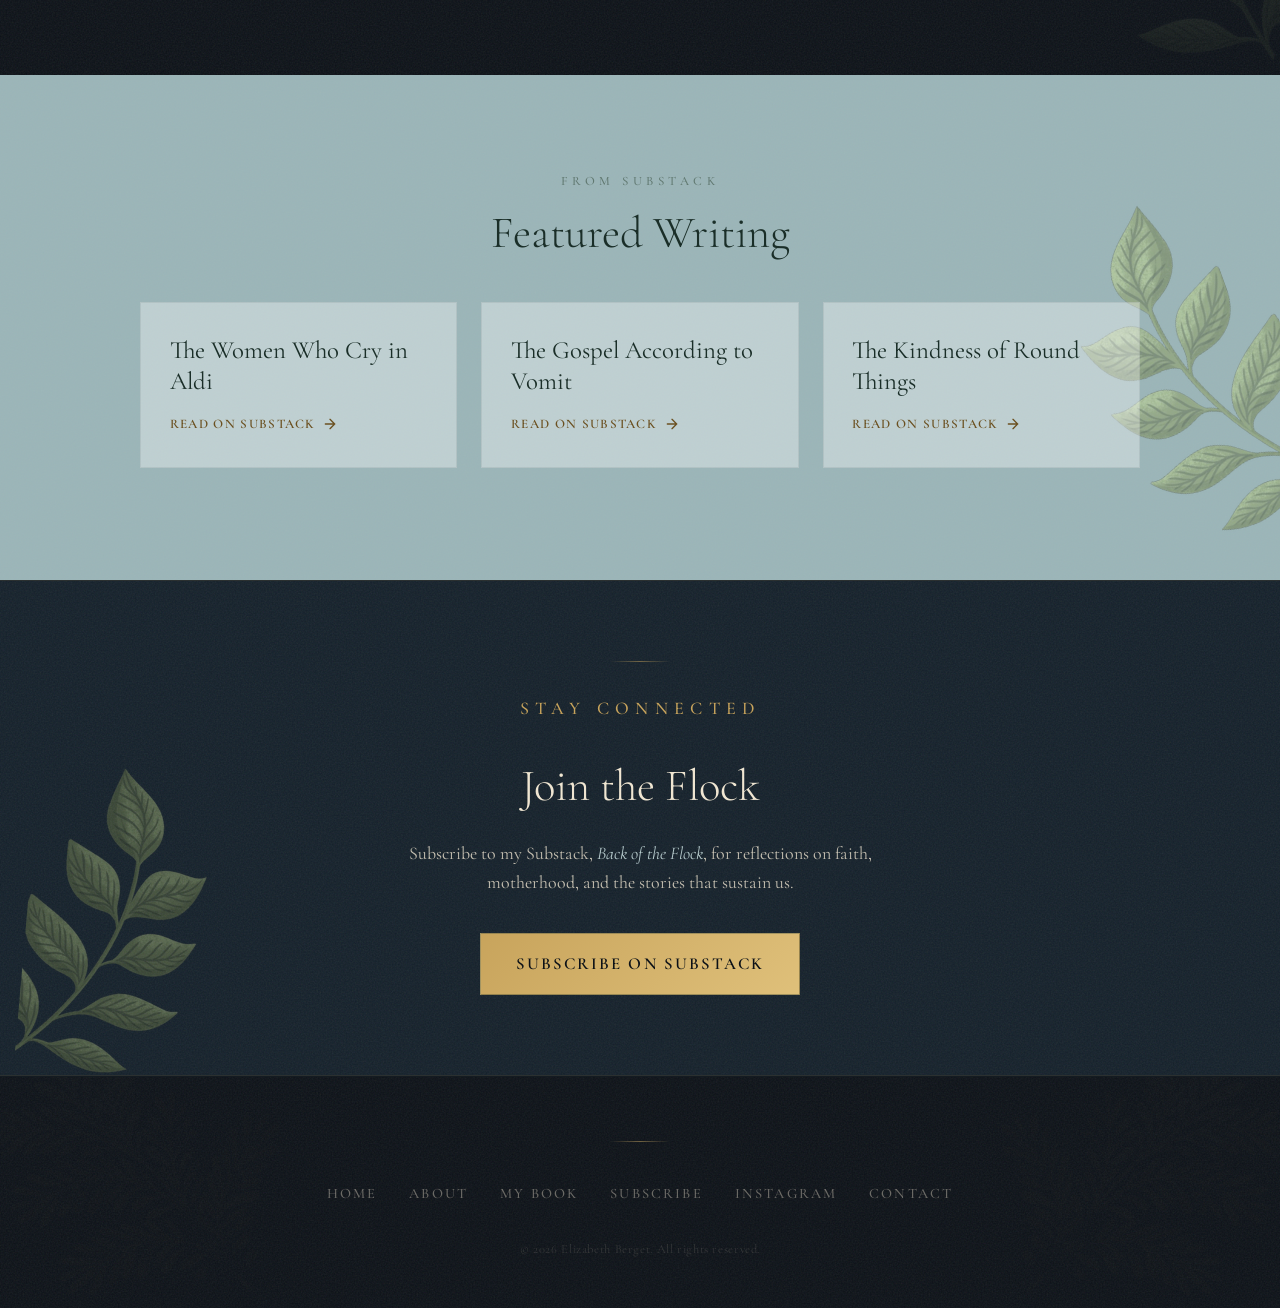
==== commit e2967620: "Simplify Inside the Book section: bullets to sentence, remove boxes Co-Authored-By: Claude Opus 4.6 " ====
--- a/index.html
+++ b/index.html
@@ -882,25 +882,10 @@
   <div class="book-themes-inner">
     <p class="section-label reveal">Love Like a Mother — Inside the Book</p>
     <h2 class="section-title reveal reveal-d1" style="margin-bottom:1rem;"><em style="color:var(--midnight-blue); font-style:italic;">Love like a Mother</em> gently invites you to rediscover the God of the Bible as the one who gestates, births, nourishes, comforts, and protects&mdash;just like a mother.</h2>
-    <p class="themes-intro reveal reveal-d2">Motherhood is overwhelming, tender, exhausting, and beautiful&mdash;and can feel like a spiritual desert. But what if motherhood offers us an entirely new understanding of who God is? In the experiences of pregnancy, labor and birth; within the dynamics of fostering and adoption, infertility and loss; and through the unrelenting care in nourishing, protecting, and comforting for kids, do mothers show us what God is like?</p>
+    <p class="themes-intro reveal reveal-d2">Motherhood is overwhelming, tender, exhausting, and beautiful&mdash;and can feel like a spiritual desert. But what if motherhood offers us an entirely new understanding of who God is? In the experiences of pregnancy, labor and birth; within the dynamics of fostering and adoption, infertility and loss; and through the unrelenting care in nourishing, protecting, and comforting, do mothers show us what God is like?</p>
     <p class="themes-intro reveal reveal-d2">The book weaves together rich and encouraging scriptural insights with relatable stories from my own life as a mom and seeks to show how mothers uniquely bear the image of God in the sacred ordinary of everyday life&mdash;even in the middle of dishes, diapers, and sleepless nights.</p>
-    <p class="themes-intro reveal reveal-d2">Each chapter includes:</p>
-    <ul class="themes-intro reveal reveal-d2" style="max-width:600px; margin:0 auto 1.5rem; text-align:left; font-size:1.05rem; color:var(--ink-soft); line-height:1.8; list-style:disc; padding-left:1.5rem;">
-      <li>relatable stories from life with little ones;</li>
-      <li>overlooked maternal imagery for God in the Bible; and</li>
-      <li>practical, contemplative reflection prompts and breath prayers.</li>
-    </ul>
+    <p class="themes-intro reveal reveal-d2">Each chapter includes relatable stories from life with little ones, overlooked maternal imagery for God in the Bible, and practical, contemplative reflection prompts and breath prayers.</p>
     <p class="themes-intro reveal reveal-d2">For moms feeling adrift in the early years of parenting, this book offers a lifeline to spiritual connection. <em>Love like a Mother</em> also serves as an inspiration to moms in all stages of life, perfect for gift-giving, Bible studies, book clubs, and group discussion.</p>
-    <div class="themes-grid">
-      <div class="theme-item reveal reveal-d1">
-        <h3 class="theme-title">Rediscovering God as Mother</h3>
-        <p class="theme-desc">The book gently invites readers to rediscover God under the lens of motherhood, as the one who gestates, births, mourns, adopts, nourishes, comforts, and protects — just like a mother. This discovery highlights how mothers bear the image of God in the sacred ordinary of everyday motherhood, from first contractions to first smiles to first tantrums.</p>
-      </div>
-      <div class="theme-item reveal reveal-d2">
-        <h3 class="theme-title">A Lifeline for the Spiritually Adrift</h3>
-        <p class="theme-desc">For moms feeling spiritually adrift within parenting, this book provides a lifeline to spiritual connection, right in the middle of dishes, diapers, and sleepless nights. It offers theological insights rooted in Scripture as well as contemplative practices that fit right within the busiest days. The book also serves as an inspiration to moms in all stages of life, perfect for gift-giving, Bible studies, book clubs, and more.</p>
-      </div>
-    </div>
   </div>
 </section>
 
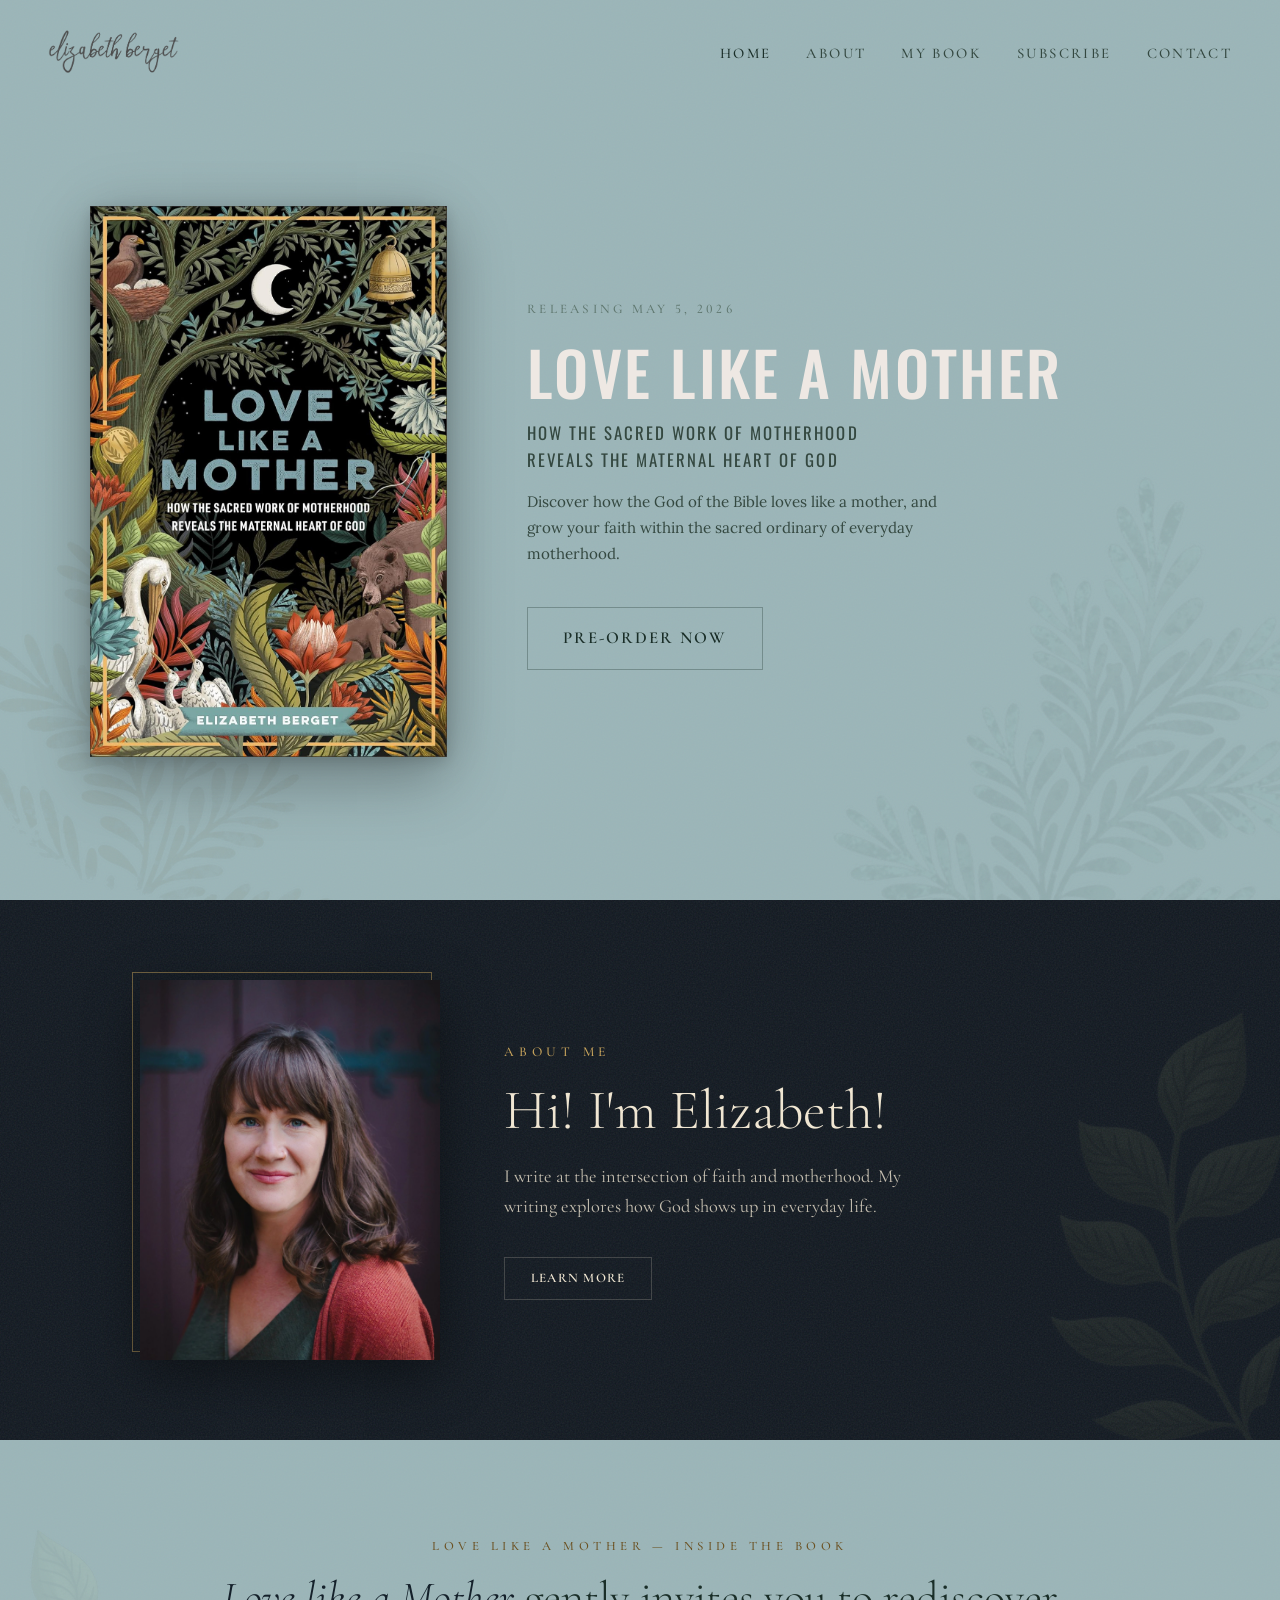
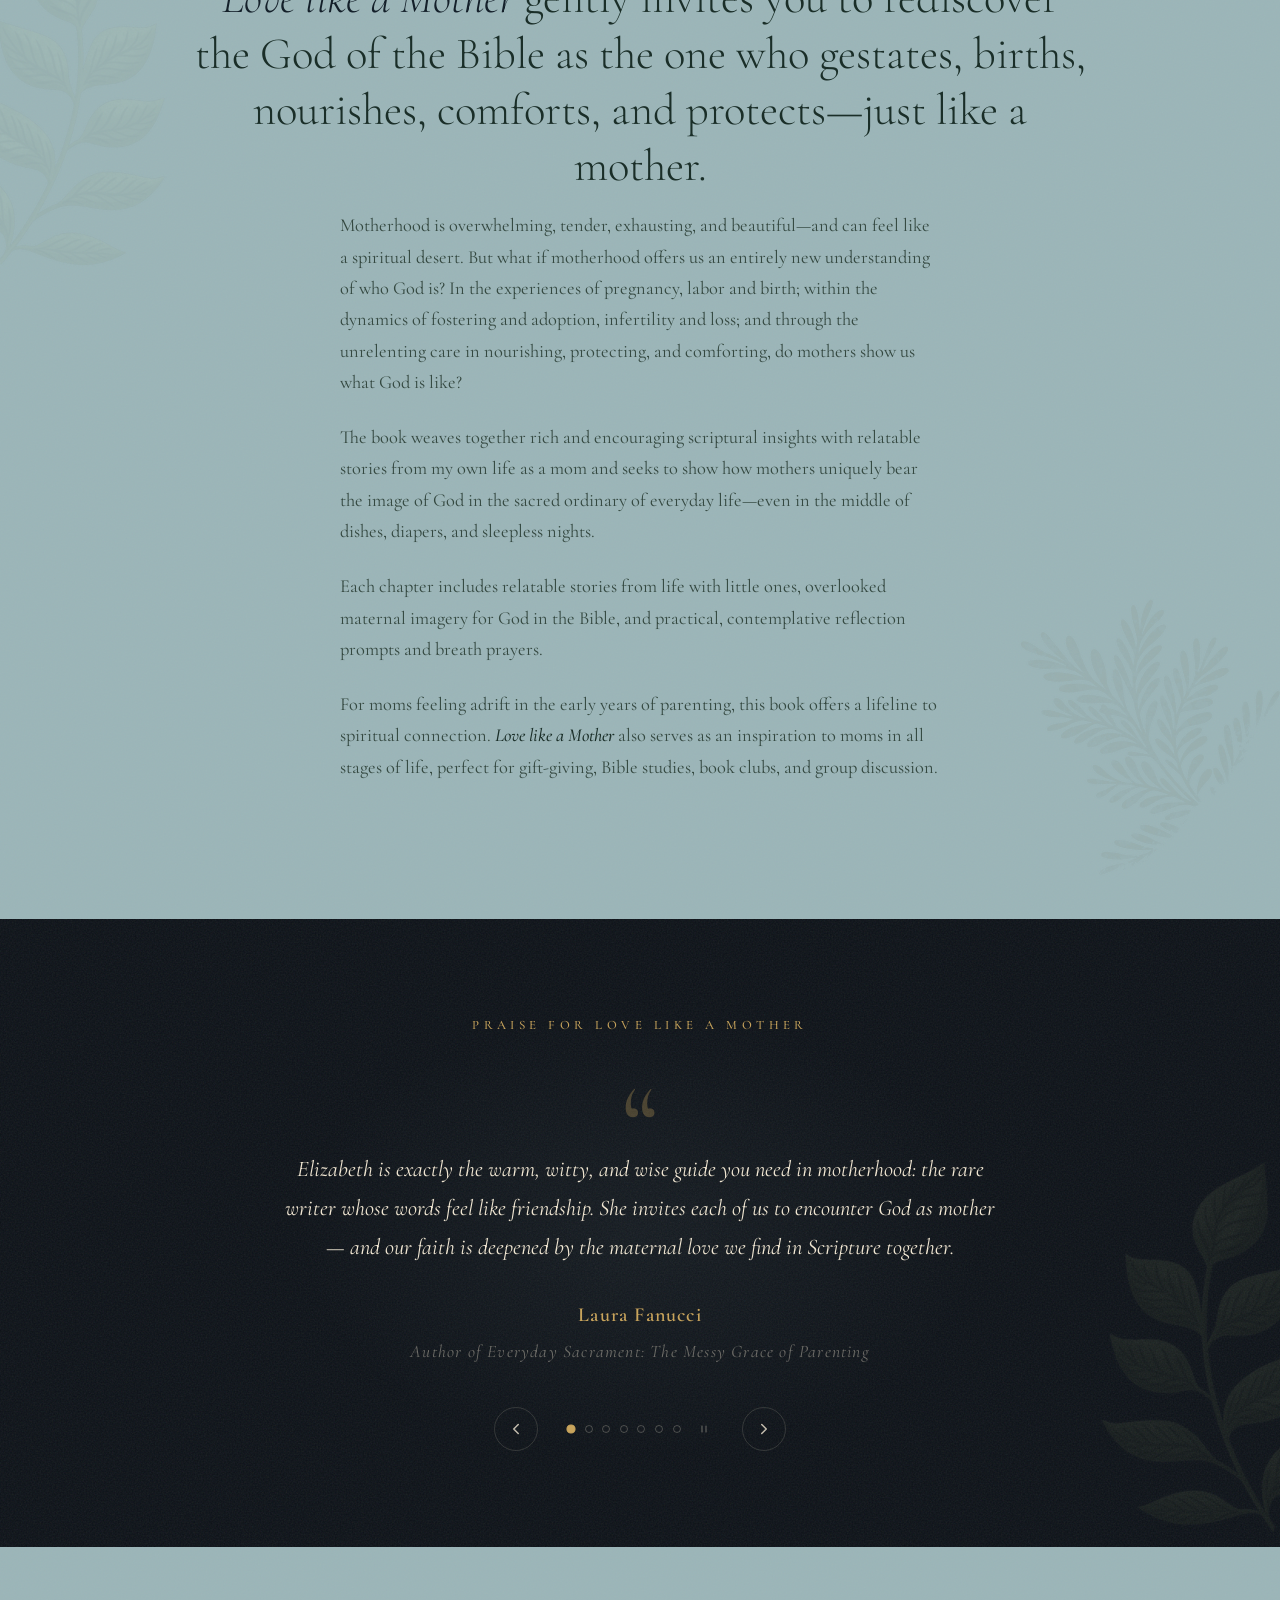
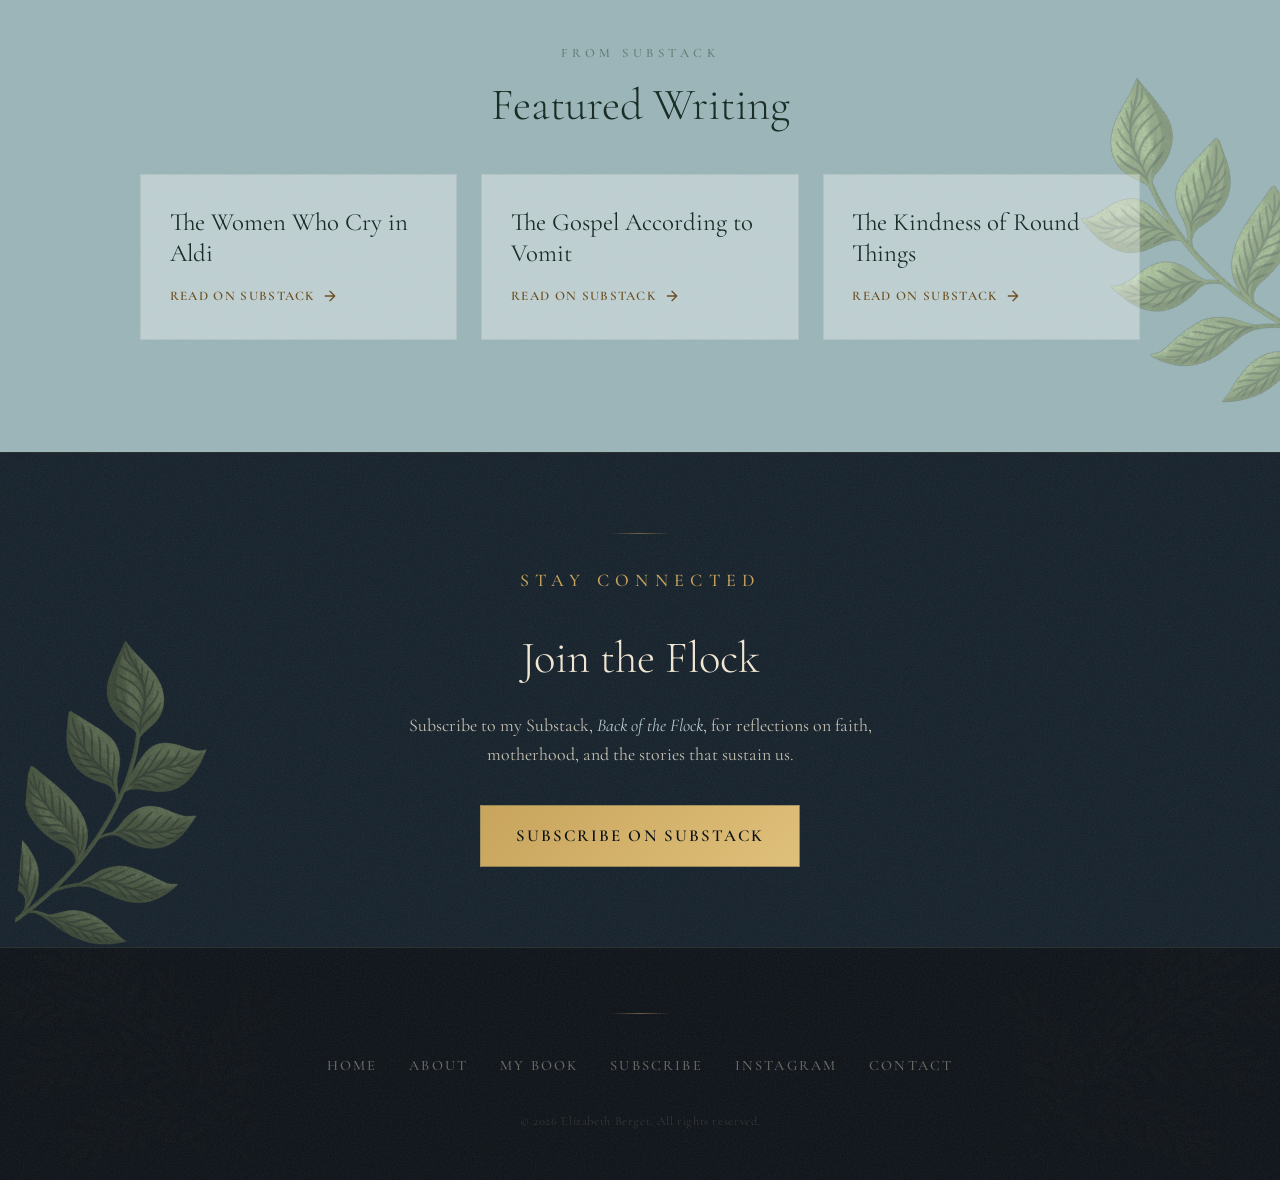
==== commit 8e4ec4d9: "Left-align book description paragraphs, tighten spacing Co-Authored-By: Claude Opus 4.6 <noreply@ant" ====
--- a/index.html
+++ b/index.html
@@ -428,8 +428,8 @@
     font-family: 'Cormorant Garamond', serif;
     font-size: 1.15rem; font-weight: 400;
     color: var(--ink-soft);
-    line-height: 1.7; text-align: center;
-    max-width: 600px; margin: 0 auto 3.5rem;
+    line-height: 1.7; text-align: left;
+    max-width: 600px; margin: 0 auto 1.5rem;
   }
   .themes-intro em { color: var(--ink); font-weight: 500; }
 
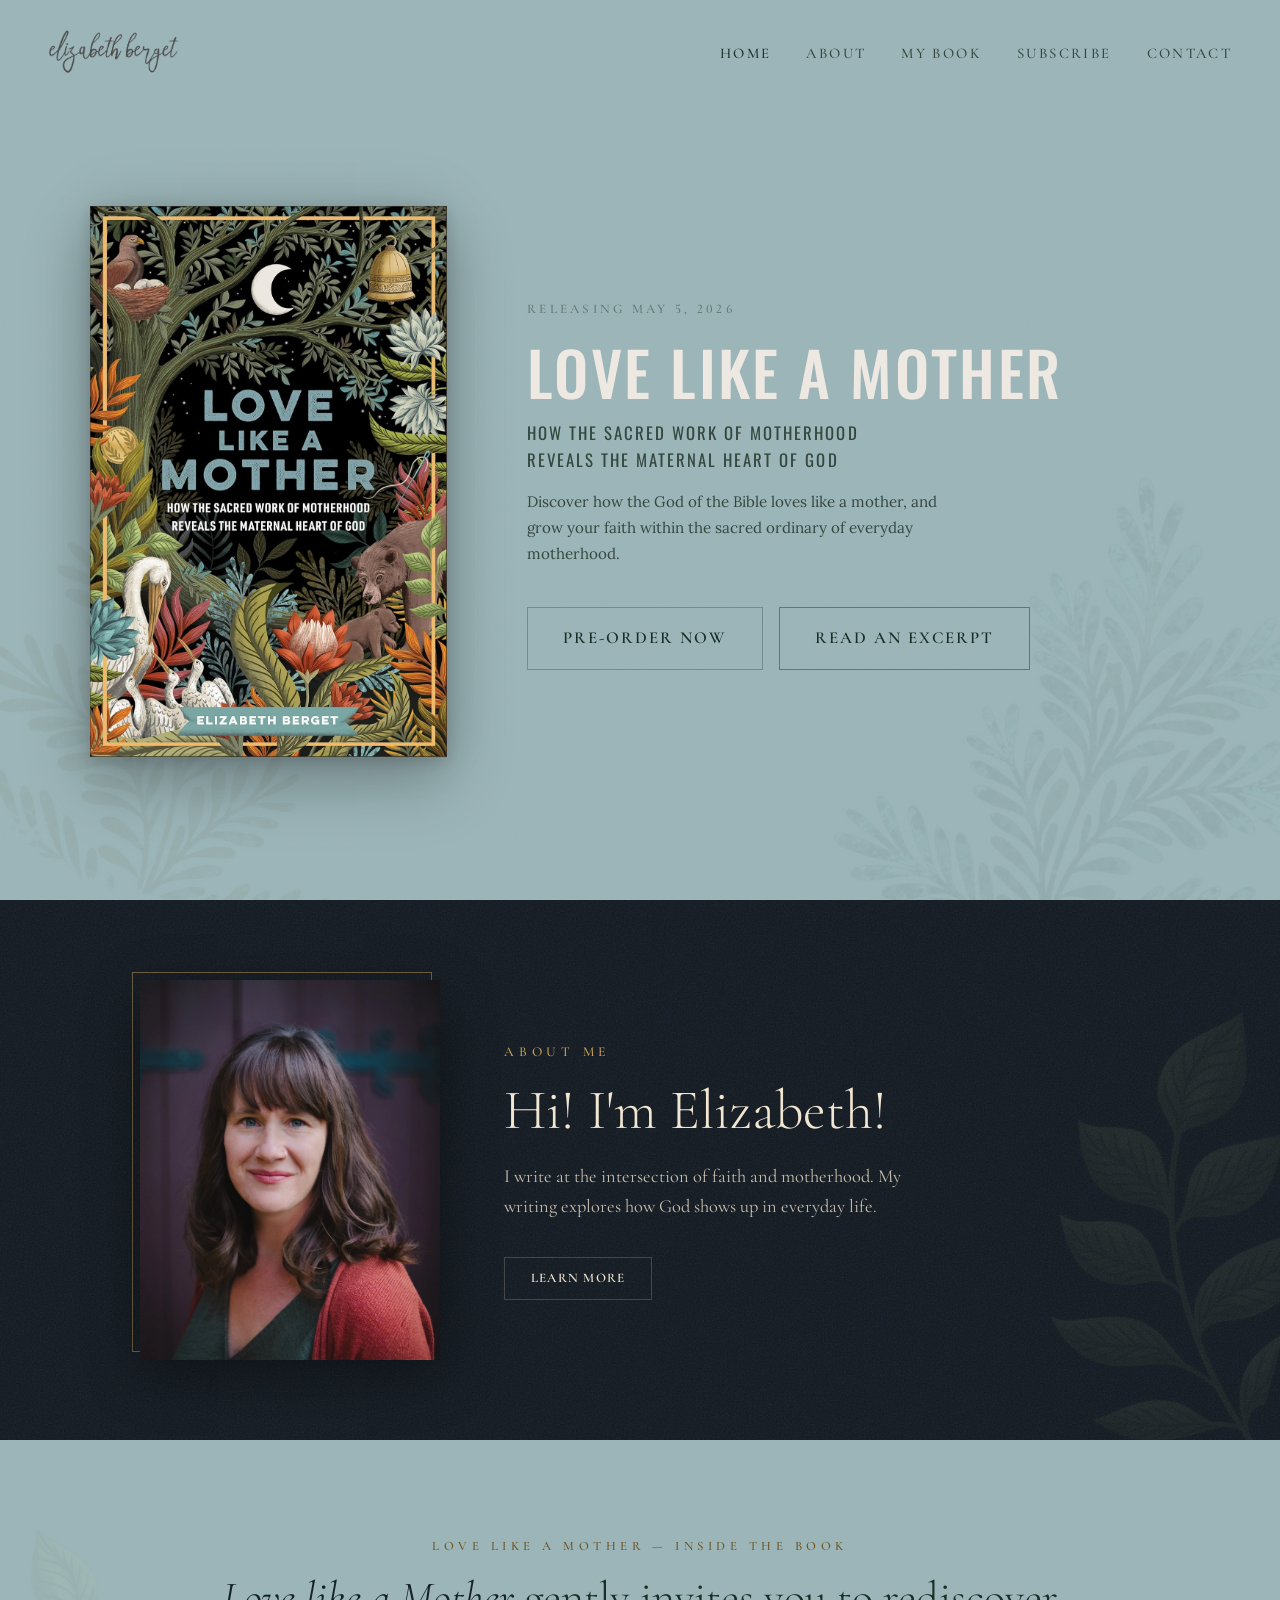
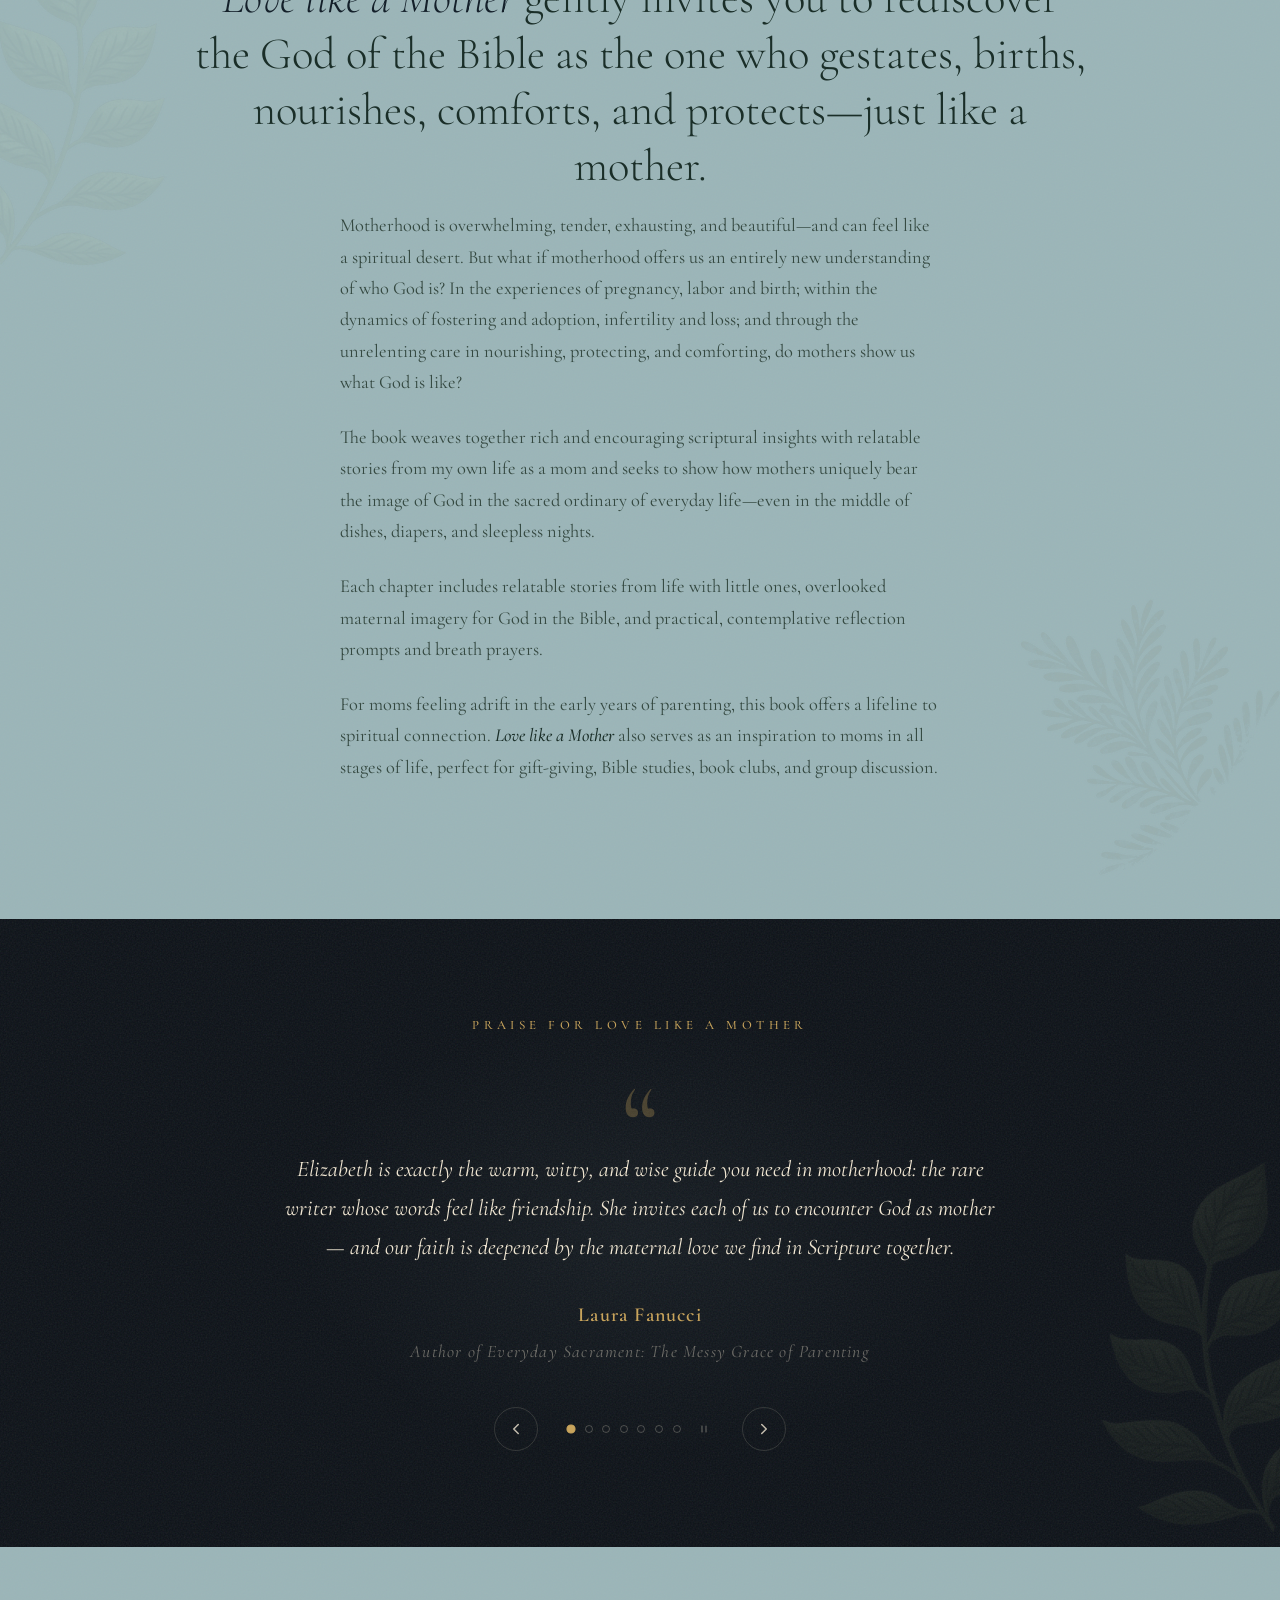
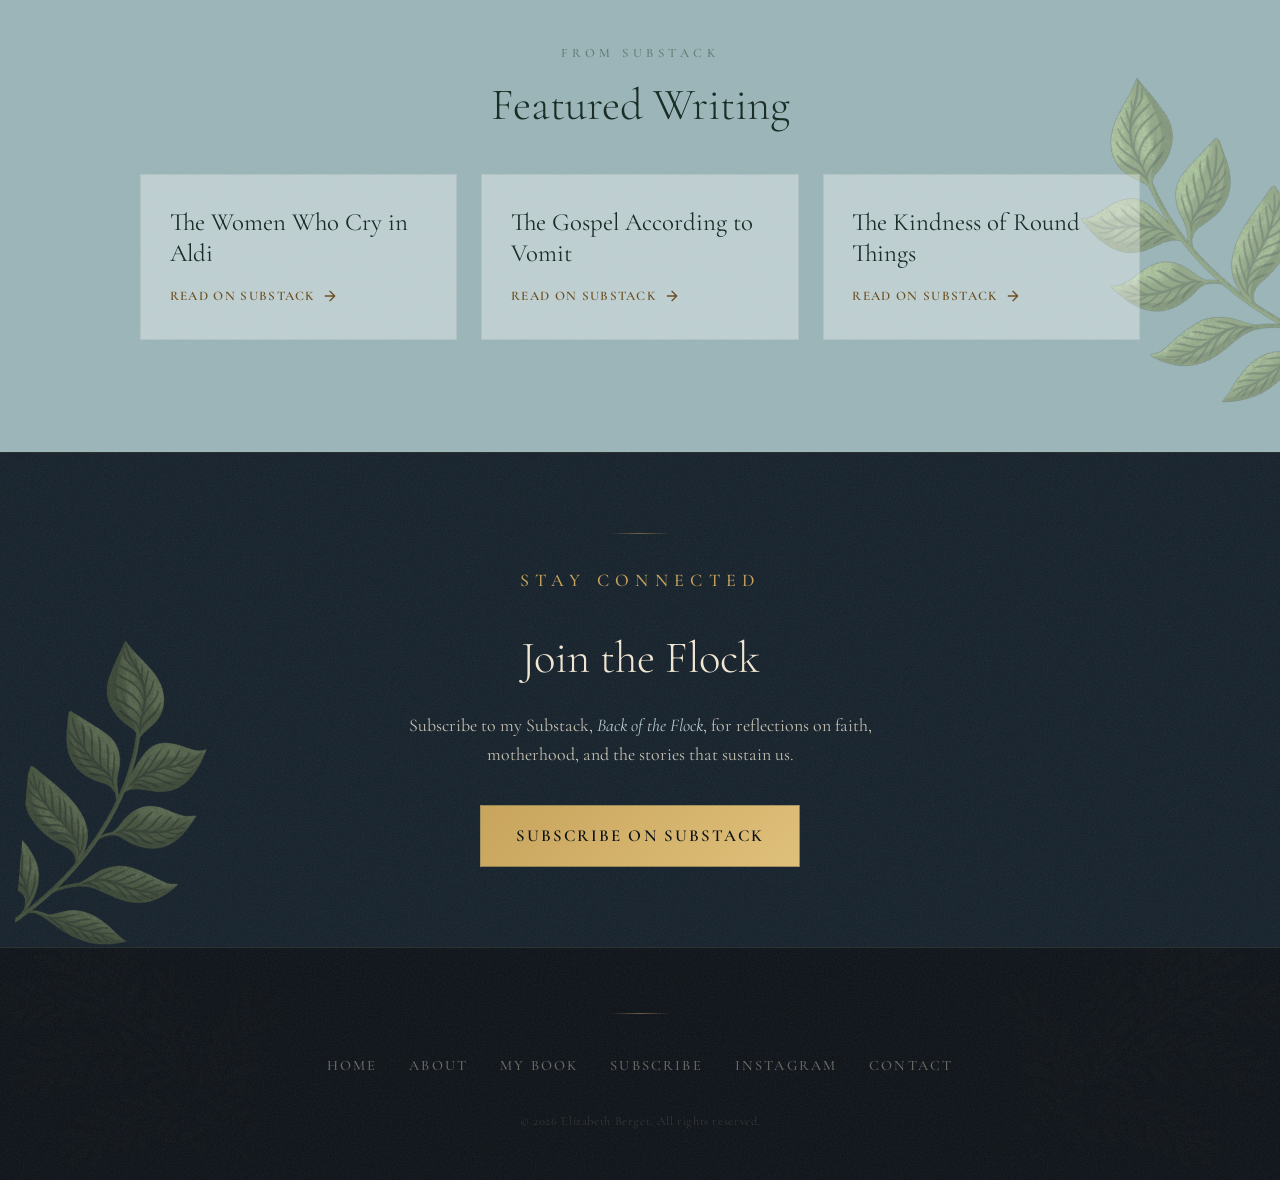
==== commit 71f92bdc: "Add excerpt link to homepage hero and press kit page Co-Authored-By: Claude Opus 4.6 <noreply@anthro" ====
--- a/index.html
+++ b/index.html
@@ -842,6 +842,7 @@
       <p class="hero-desc">Discover how the God of the Bible loves like a mother, and grow your faith within the sacred ordinary of everyday motherhood.</p>
       <div class="hero-cta">
         <a href="book.html#preorder" class="btn-primary"><span>Pre-Order Now</span></a>
+        <a href="https://cdn-static.supadu.com/baker-publishing-group-us/pdf/Excerpt_9781587436819.pdf" target="_blank" class="btn-secondary"><span>Read an Excerpt</span></a>
       </div>
     </div>
   </div>
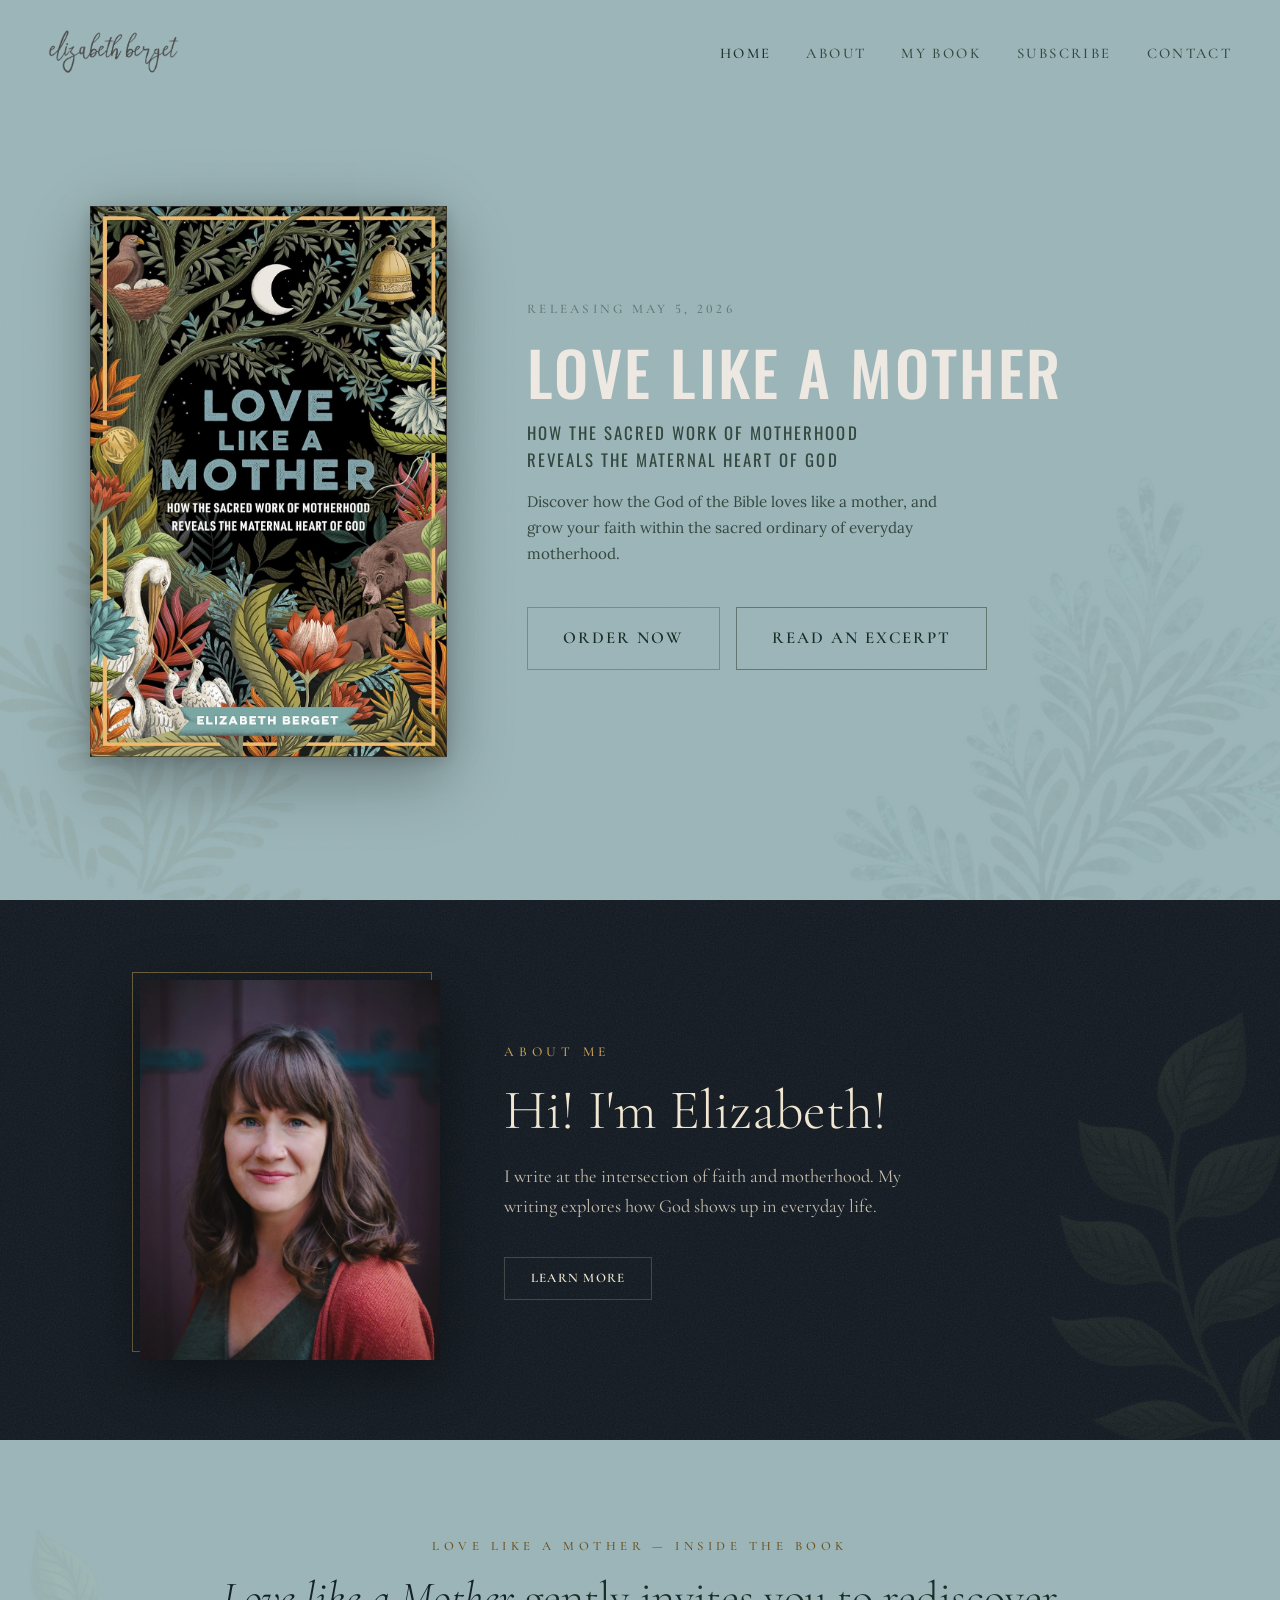
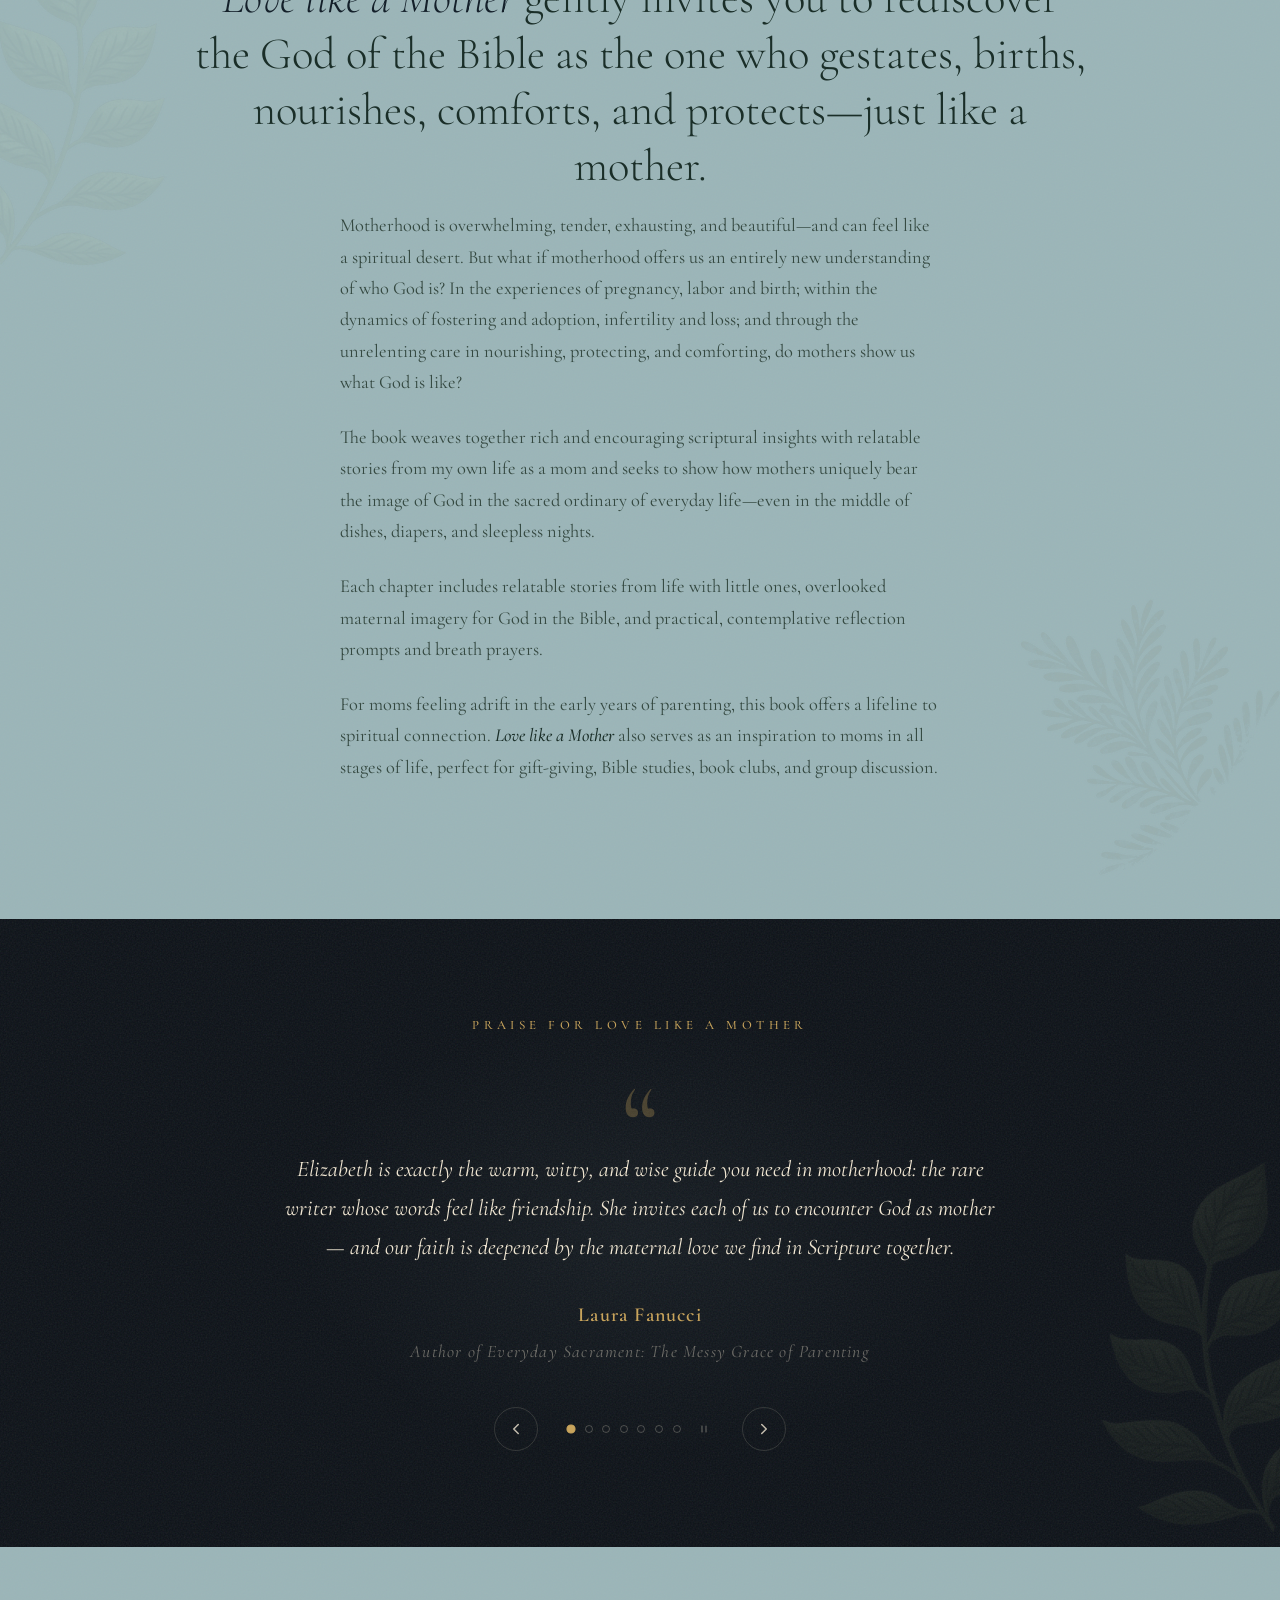
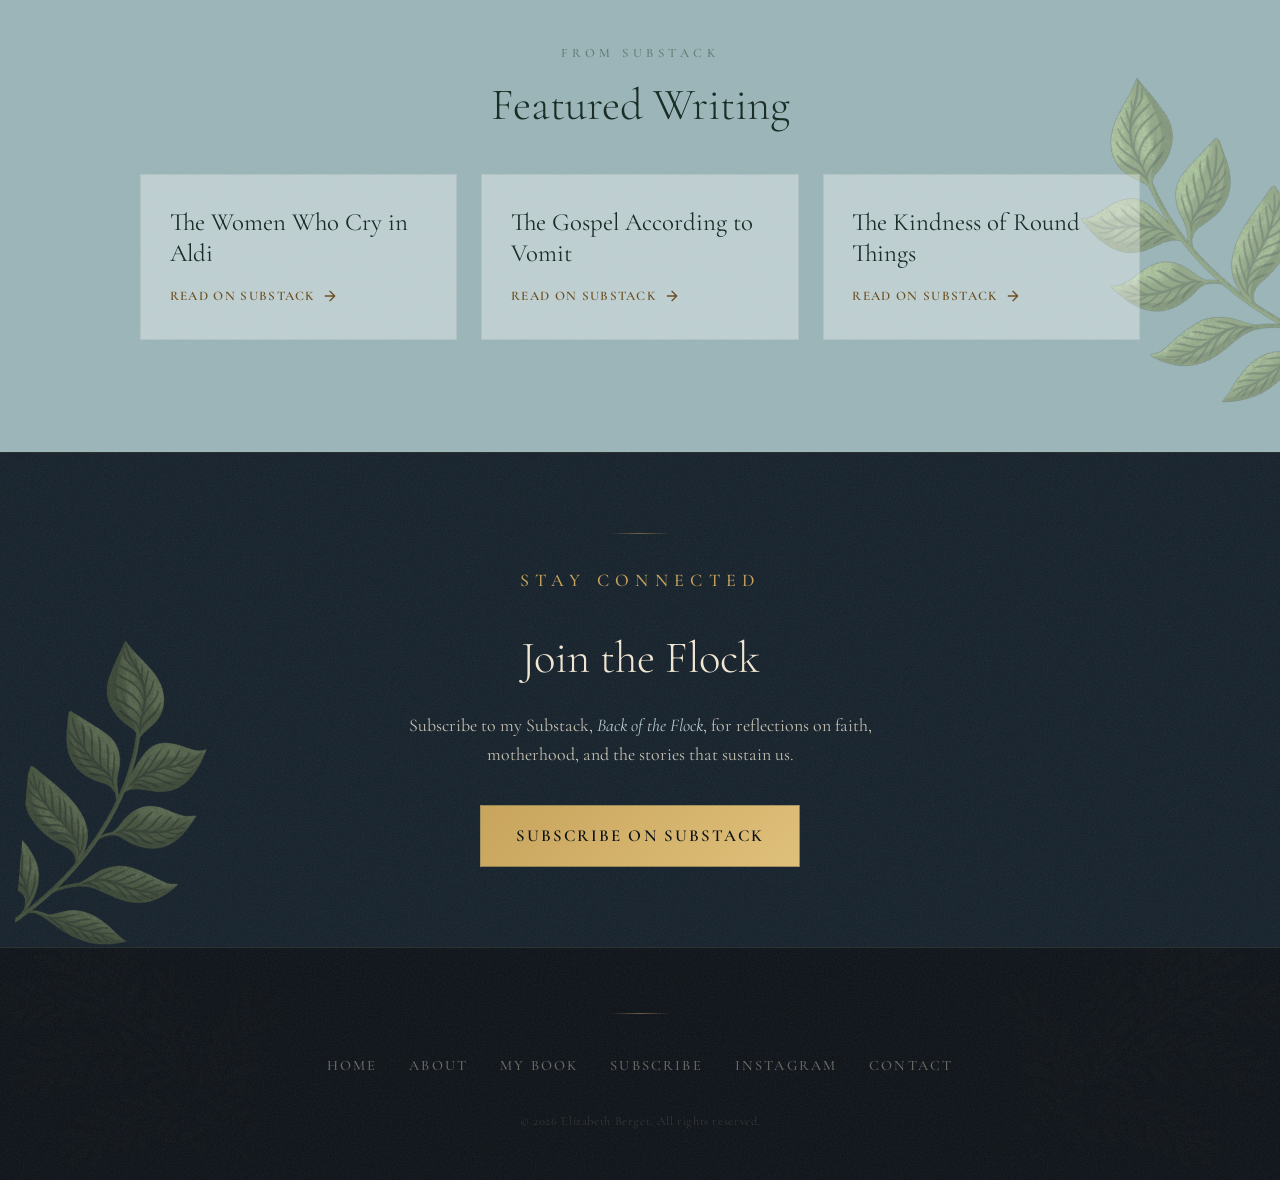
==== commit 630c23bc: "Update site for book launch: pre-order → order, comment out bonuses section Book is now launched — c" ====
--- a/index.html
+++ b/index.html
@@ -841,8 +841,8 @@
       <p class="hero-subtitle">How the Sacred Work of Motherhood<br>Reveals the Maternal Heart of God</p>
       <p class="hero-desc">Discover how the God of the Bible loves like a mother, and grow your faith within the sacred ordinary of everyday motherhood.</p>
       <div class="hero-cta">
-        <a href="book.html#preorder" class="btn-primary"><span>Pre-Order Now</span></a>
-        <a href="https://cdn-static.supadu.com/baker-publishing-group-us/pdf/Excerpt_9781587436819.pdf" target="_blank" class="btn-secondary"><span>Read an Excerpt</span></a>
+        <a href="book.html#preorder" class="btn-primary"><span>Order Now</span></a>
+        <a href="Excerpt_Intro_CH1.pdf" target="_blank" class="btn-secondary"><span>Read an Excerpt</span></a>
       </div>
     </div>
   </div>
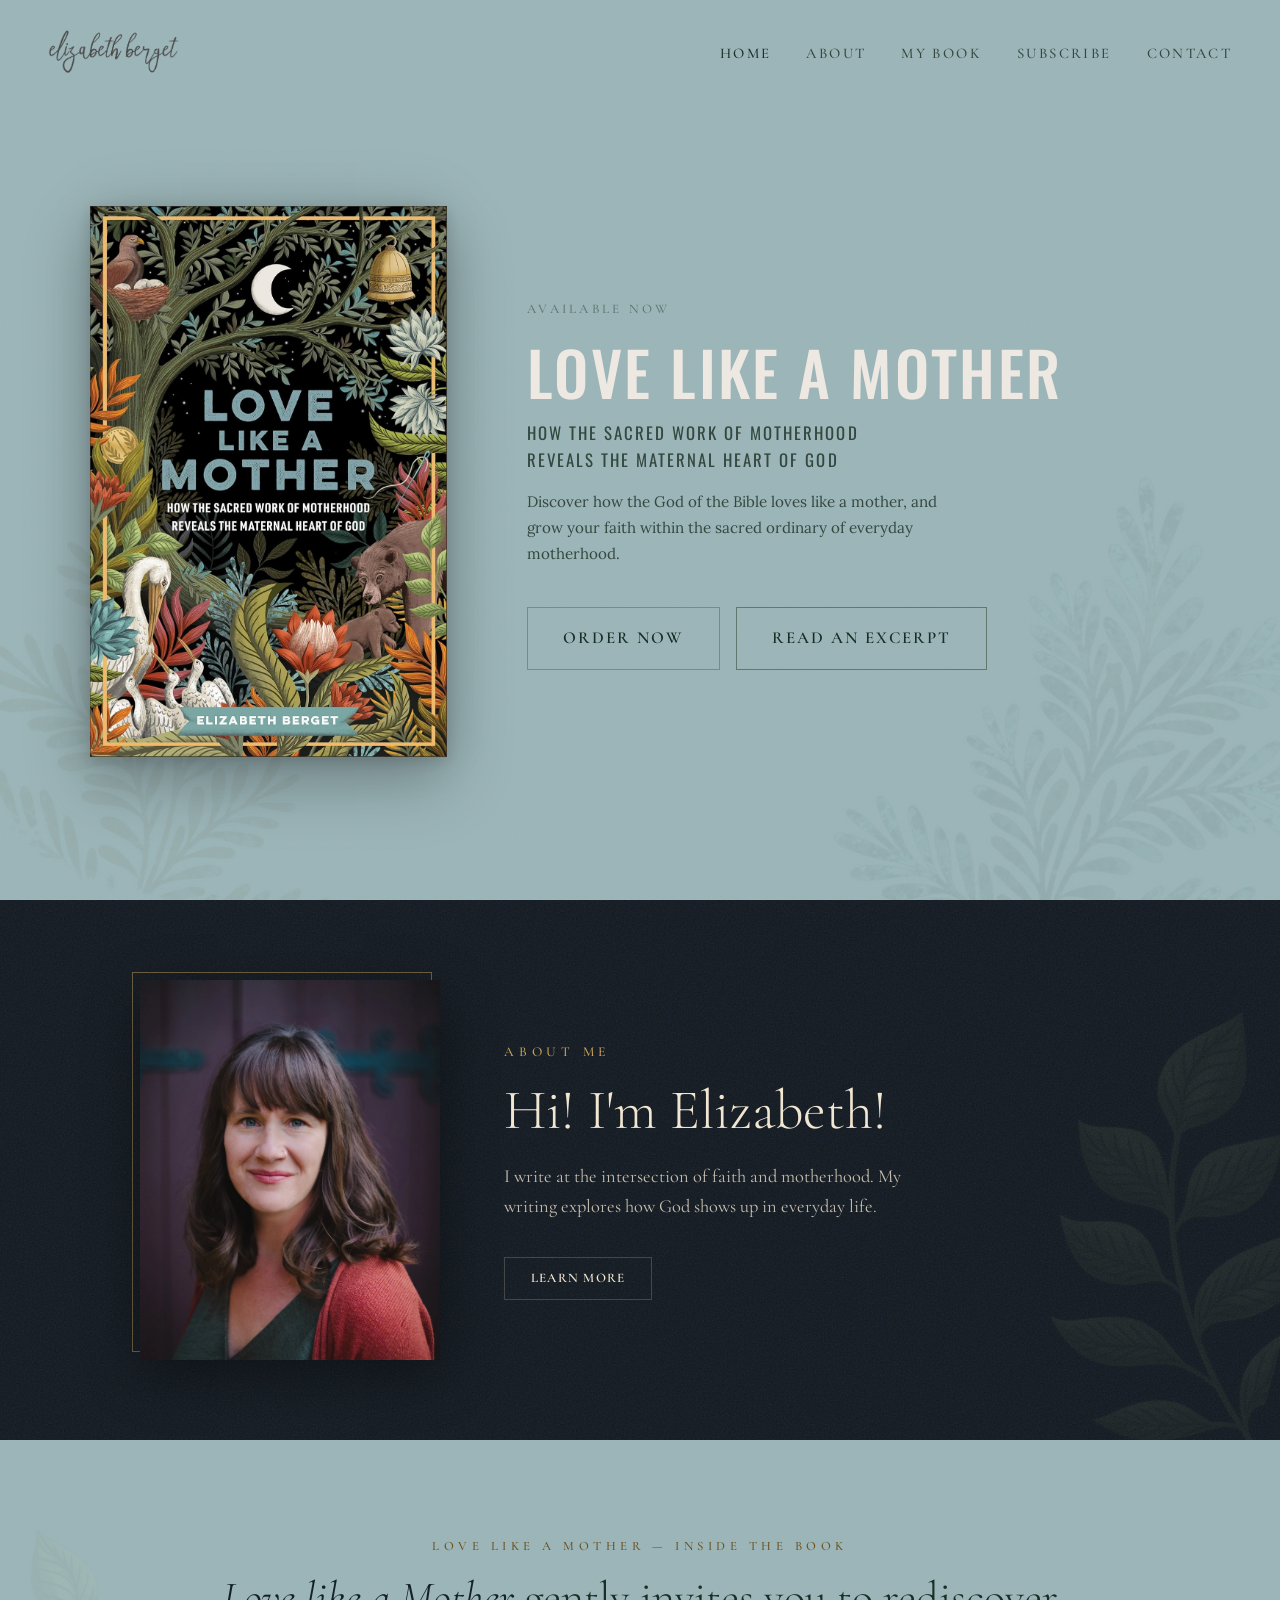
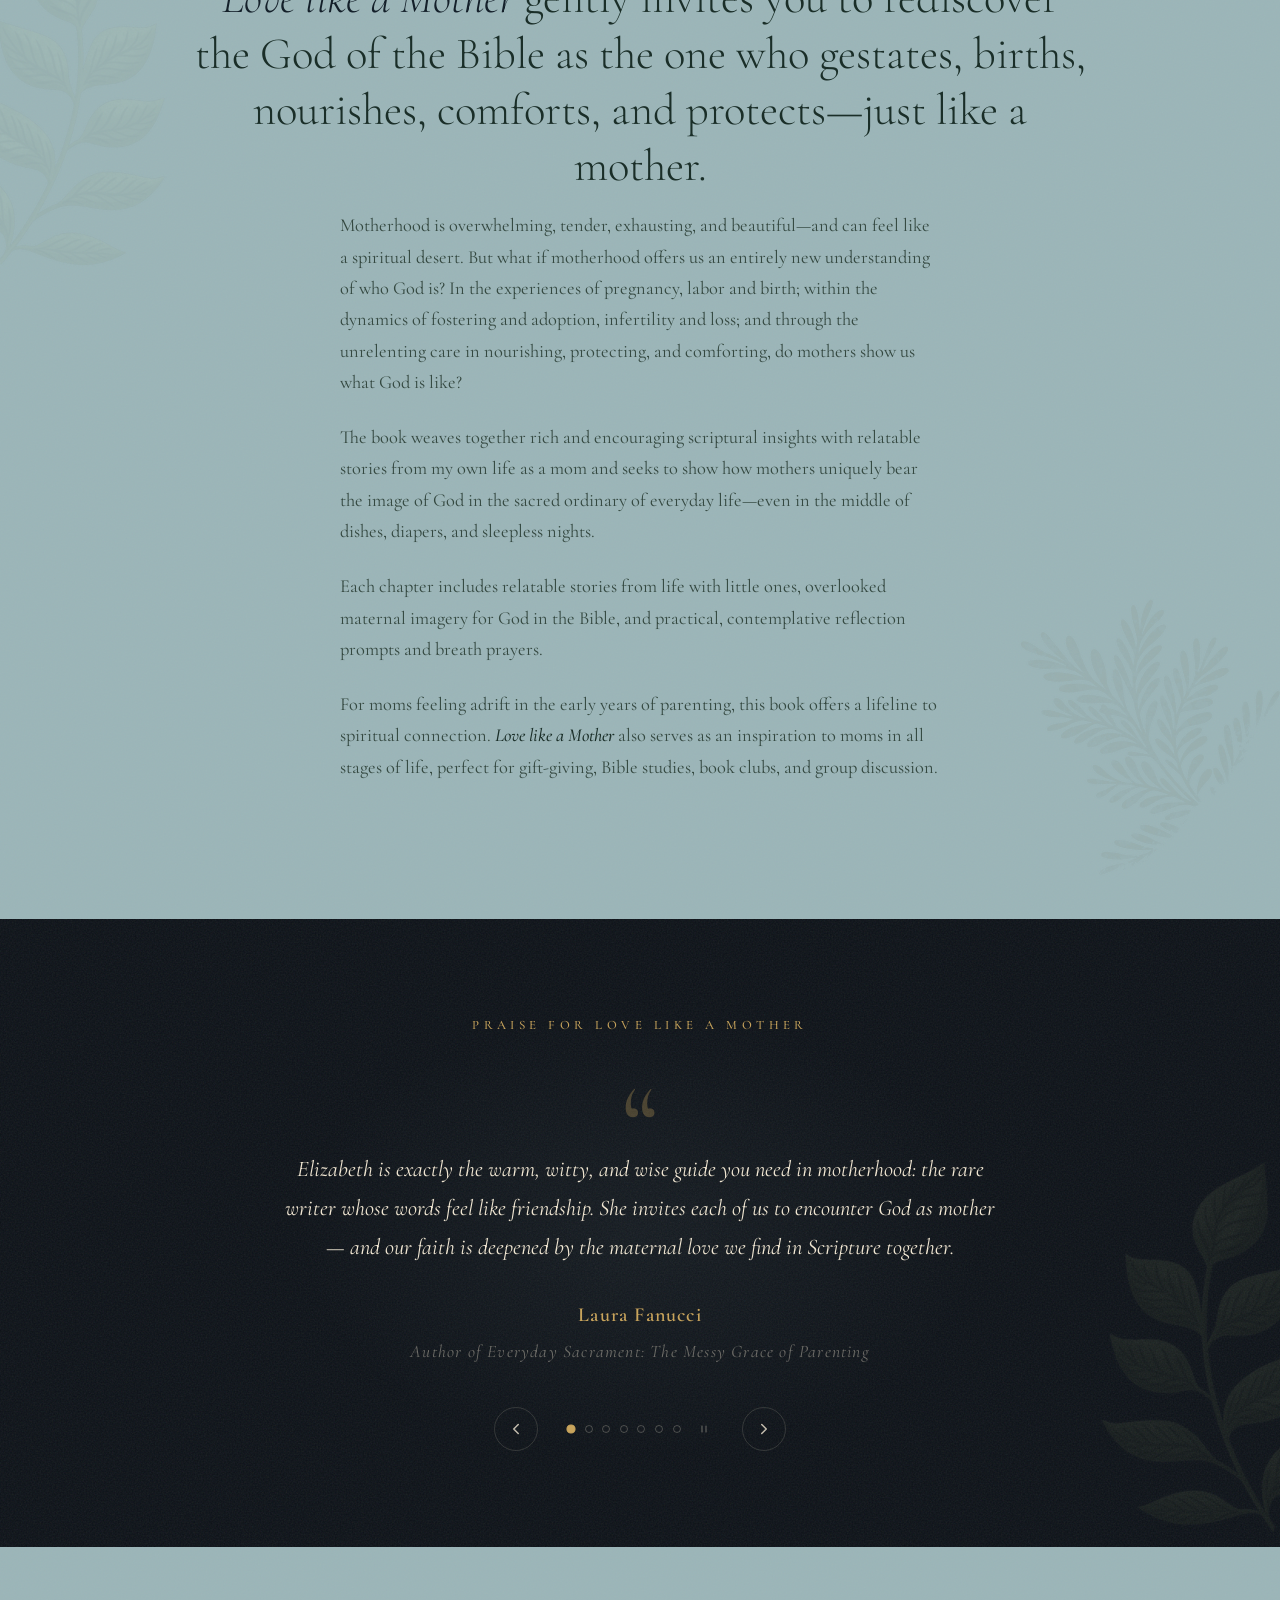
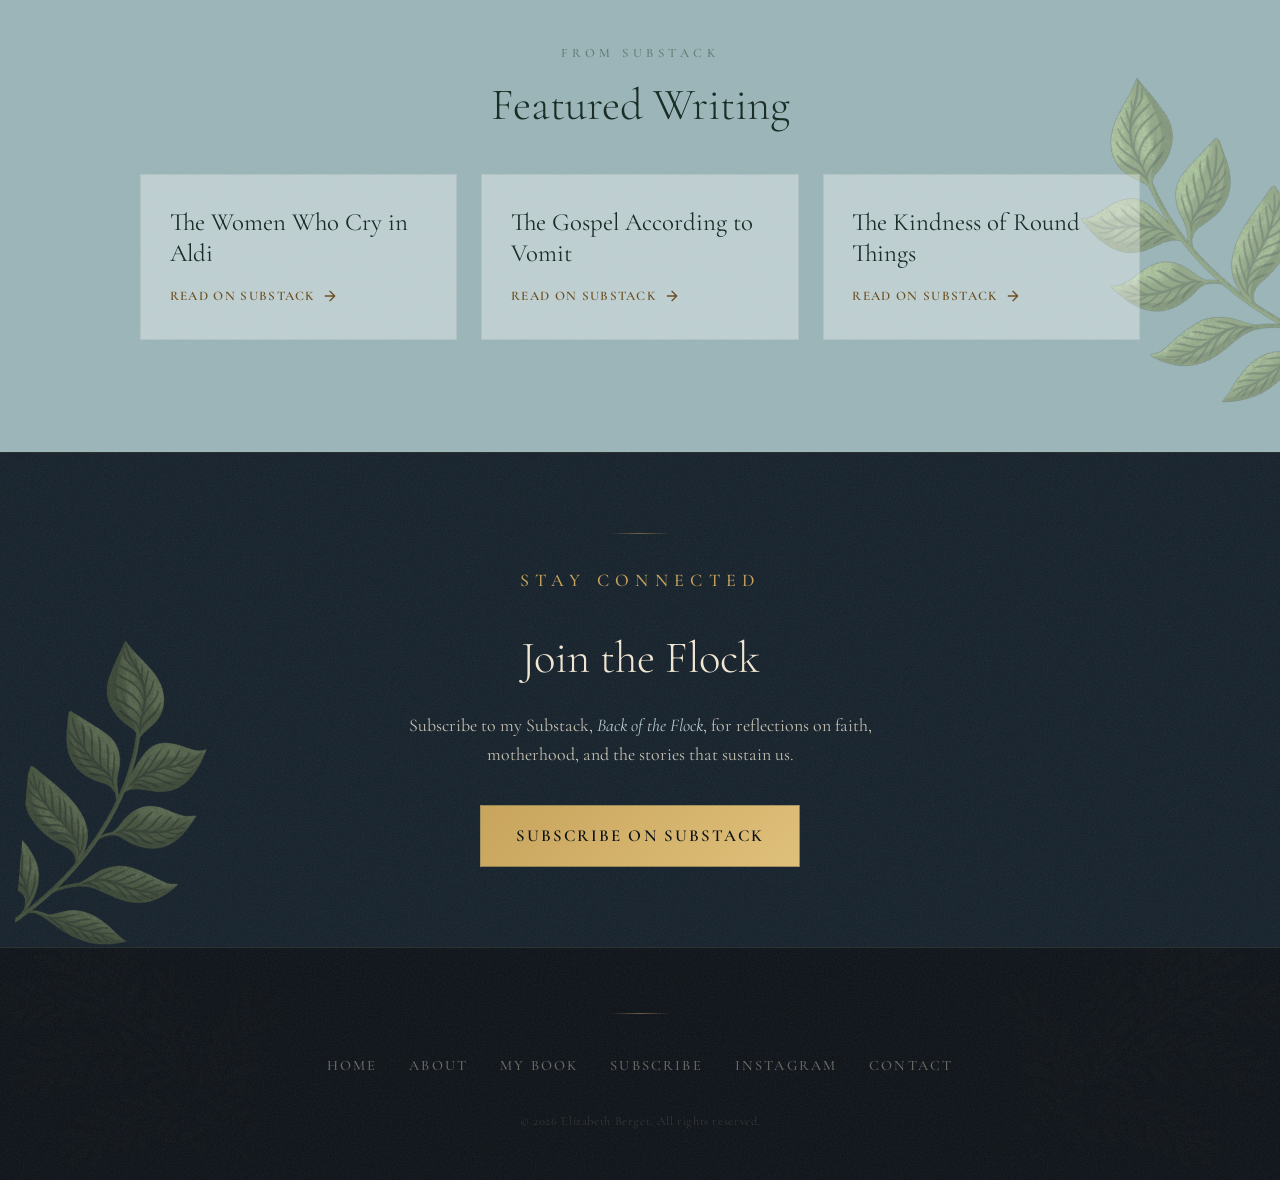
==== commit e50e9daf: "Remove countdown timer and update release language to available now Removed the countdown timer from" ====
--- a/index.html
+++ b/index.html
@@ -4,7 +4,7 @@
 <meta charset="UTF-8">
 <meta name="viewport" content="width=device-width, initial-scale=1.0">
 <title>Elizabeth Berget — Author</title>
-<meta name="description" content="Elizabeth Berget is a Christian writer exploring maternal imagery for God in the Bible. Her debut book Love Like a Mother releases May 5, 2026.">
+<meta name="description" content="Elizabeth Berget is a Christian writer exploring maternal imagery for God in the Bible. Her debut book Love Like a Mother is available now.">
 
 <link href="https://fonts.googleapis.com/css2?family=Cormorant+Garamond:ital,wght@0,300;0,400;0,500;0,600;0,700;1,300;1,400;1,500;1,600&family=Lora:ital,wght@0,400;0,500;0,600;1,400;1,500&family=Oswald:wght@300;400;500;600&display=swap" rel="stylesheet">
 
@@ -836,7 +836,7 @@
       <img src="images/book-cover-hires.jpg" alt="Love Like a Mother — Book Cover" class="book-cover">
     </div>
     <div class="hero-text">
-      <div class="release-badge">Releasing May 5, 2026</div>
+      <div class="release-badge">Available Now</div>
       <h1 class="hero-title">Love like a Mother</h1>
       <p class="hero-subtitle">How the Sacred Work of Motherhood<br>Reveals the Maternal Heart of God</p>
       <p class="hero-desc">Discover how the God of the Bible loves like a mother, and grow your faith within the sacred ordinary of everyday motherhood.</p>
